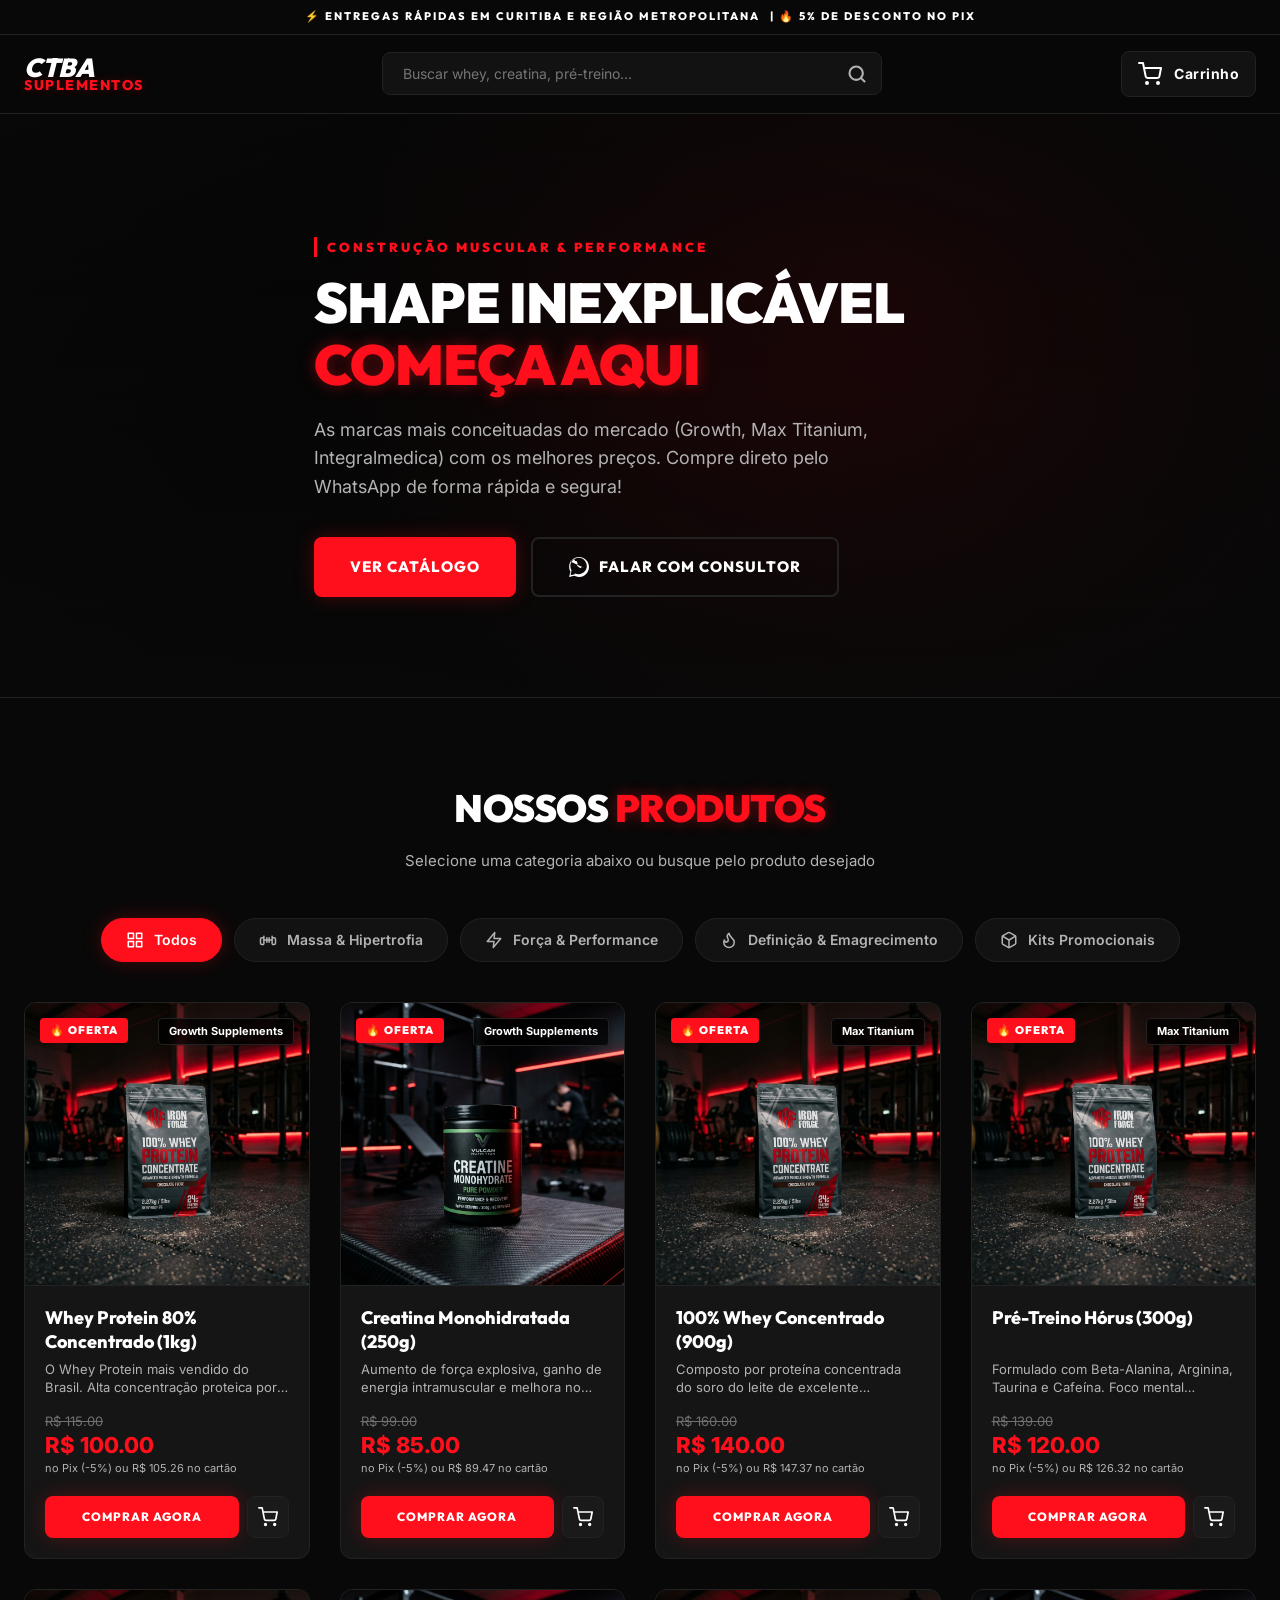
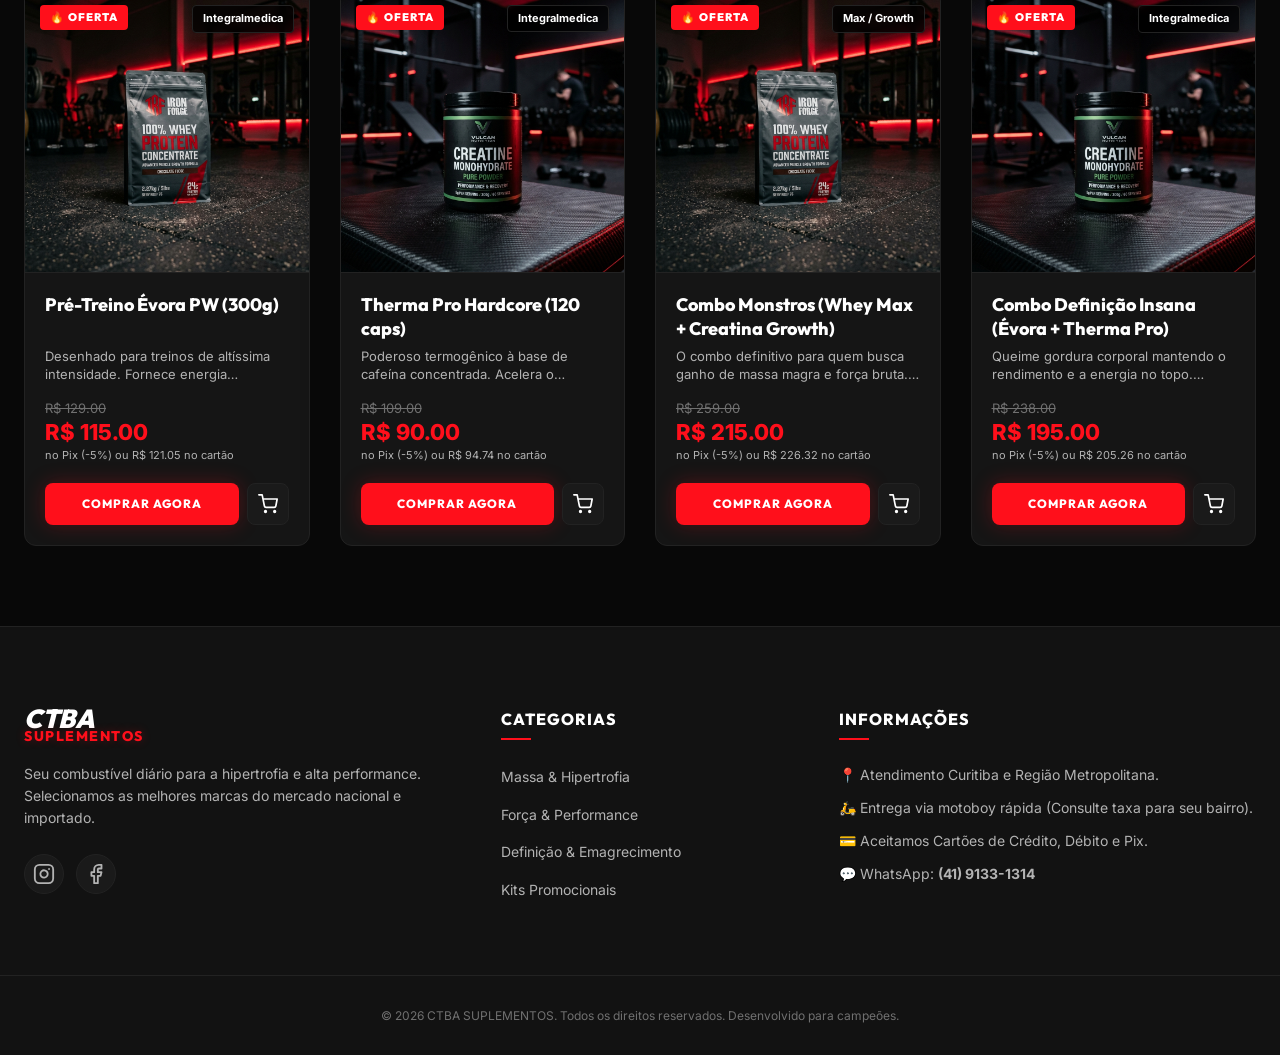
==== index.html @ f72713a2 "feature: alteração na descrição e nome" ====
<!DOCTYPE html>
<!-- teste de deploy -->
<html lang="pt-BR">
<head>
    <meta charset="UTF-8">
    <meta name="viewport" content="width=device-width, initial-scale=1.0">
    <meta name="description" content="Ctbasuplementos - A melhor loja de suplementos de Curitiba e região. Encontre Growth, Max Titanium, Integralmedica e feche seu pedido direto no WhatsApp.">
    <title>Ctbasuplementos | Nutrição & Performance</title>
    <!-- Google Fonts: Outfit (heavy headlines) & Inter (clean reading) -->
    <link rel="preconnect" href="https://fonts.googleapis.com">
    <link rel="preconnect" href="https://fonts.gstatic.com" crossorigin>
    <link href="https://fonts.googleapis.com/css2?family=Inter:wght@300;400;500;600;700&family=Outfit:wght@600;800;900&display=swap" rel="stylesheet">
    <!-- Main Stylesheet -->
    <link rel="stylesheet" href="style.css">
</head>
<body>
    <!-- Top Alert Bar -->
    <div class="top-bar">
        <span>⚡ ENTREGAS RÁPIDAS EM CURITIBA E REGIÃO METROPOLITANA</span>
        <span class="desktop-only">| 🔥 5% DE DESCONTO NO PIX</span>
    </div>

    <!-- Header Section -->
    <header class="main-header">
        <div class="header-container">
            <a href="#" class="logo">
                <span class="logo-ctba">CTBA</span>
                <span class="logo-sups">SUPLEMENTOS</span>
            </a>
            
            <div class="search-container desktop-only">
                <input type="text" id="search-input-desktop" placeholder="Buscar whey, creatina, pré-treino...">
                <button class="search-btn" aria-label="Pesquisar">
                    <svg viewBox="0 0 24 24" width="20" height="20" stroke="currentColor" stroke-width="2.5" fill="none" stroke-linecap="round" stroke-linejoin="round"><circle cx="11" cy="11" r="8"></circle><line x1="21" y1="21" x2="16.65" y2="16.65"></line></svg>
                </button>
            </div>

            <div class="header-actions">
                <button id="cart-toggle-btn" class="cart-btn" aria-label="Abrir carrinho">
                    <span class="cart-icon-wrapper">
                        <svg viewBox="0 0 24 24" width="24" height="24" stroke="currentColor" stroke-width="2" fill="none" stroke-linecap="round" stroke-linejoin="round"><circle cx="9" cy="21" r="1"></circle><circle cx="20" cy="21" r="1"></circle><path d="M1 1h4l2.68 13.39a2 2 0 0 0 2 1.61h9.72a2 2 0 0 0 2-1.61L23 6H6"></path></svg>
                        <span id="cart-badge" class="cart-badge">0</span>
                    </span>
                    <span class="cart-label desktop-only">Carrinho</span>
                </button>
            </div>
        </div>
    </header>

    <!-- Mobile Search Bar (Sticky/Visible on Mobile) -->
    <div class="mobile-search-bar container mobile-only">
        <div class="search-container">
            <input type="text" id="search-input-mobile" placeholder="Buscar whey, creatina, pré-treino...">
            <button class="search-btn" aria-label="Pesquisar">
                <svg viewBox="0 0 24 24" width="20" height="20" stroke="currentColor" stroke-width="2.5" fill="none" stroke-linecap="round" stroke-linejoin="round"><circle cx="11" cy="11" r="8"></circle><line x1="21" y1="21" x2="16.65" y2="16.65"></line></svg>
            </button>
        </div>
    </div>

    <!-- Hero Banner Section -->
    <section class="hero-section">
        <div class="hero-overlay"></div>
        <div class="hero-content container">
            <span class="hero-tag">CONSTRUÇÃO MUSCULAR & PERFORMANCE</span>
            <h1 class="hero-title">SHAPE INEXPLICÁVEL<br><span class="highlight-text">COMEÇA AQUI</span></h1>
            <p class="hero-subtitle">As marcas mais conceituadas do mercado (Growth, Max Titanium, Integralmedica) com os melhores preços. Compre direto pelo WhatsApp de forma rápida e segura!</p>
            <div class="hero-buttons">
                <a href="#catalogo" class="btn btn-primary btn-lg">VER CATÁLOGO</a>
                <a href="https://wa.me/554191331314?text=Ol%C3%A1%2C+gostaria+de+tirar+d%C3%BAvidas+sobre+suplementos%21" target="_blank" class="btn btn-outline btn-lg">
                    <svg viewBox="0 0 24 24" width="20" height="20" fill="currentColor"><path d="M.057 24l1.687-6.163c-1.041-1.804-1.588-3.849-1.587-5.946C.06 5.348 5.397.01 12.008.01c3.202.001 6.212 1.246 8.477 3.514 2.266 2.268 3.507 5.28 3.505 8.484-.004 6.657-5.34 11.997-11.953 11.997-2.005-.001-3.973-.502-5.724-1.457L0 24zm6.59-4.846c1.6.95 3.188 1.449 4.825 1.451 5.436 0 9.86-4.37 9.864-9.799.002-2.63-1.023-5.101-2.885-6.965C16.59 2.01 14.12 1.01 11.5 1.012c-5.443 0-9.869 4.371-9.873 9.802-.001 1.777.476 3.51 1.38 5.061L1.96 22.04l6.27-1.626c-.523-.314.417.252-1.583-.92zm11.19-6.315c-.3-.15-1.77-.875-2.045-.975-.275-.1-.475-.15-.675.15-.2.3-.775.975-.95 1.175-.175.2-.35.225-.65.075-.3-.15-1.265-.467-2.41-1.485-.89-.795-1.49-1.77-1.665-2.07-.175-.3-.02-.46.13-.61.135-.133.3-.35.45-.525.15-.175.2-.3.3-.5.1-.2.05-.375-.025-.525-.075-.15-.675-1.625-.925-2.225-.244-.589-.491-.51-.675-.52-.175-.01-.375-.01-.575-.01-.2 0-.525.075-.8 0-.275-.3-.8-1.725-1.1-2.025s-.6-.225-.9-.075c-.3.15-1.77.875-2.045.975-.275.1-.475.15-.675.15-.2.3-.775.975-.95 1.175-.175.2-.35.225-.65.075z"/></svg>
                    FALAR COM CONSULTOR
                </a>
            </div>
        </div>
    </section>

    <!-- Categories / Filters Section -->
    <section id="catalogo" class="catalog-section container">
        <div class="section-header">
            <h2 class="section-title">NOSSOS <span class="highlight-text">PRODUTOS</span></h2>
            <p class="section-subtitle">Selecione uma categoria abaixo ou busque pelo produto desejado</p>
        </div>

        <div class="category-filters">
            <button class="filter-btn active" data-category="todos">
                <svg viewBox="0 0 24 24" width="18" height="18" stroke="currentColor" stroke-width="2" fill="none" stroke-linecap="round" stroke-linejoin="round"><rect x="3" y="3" width="7" height="7"></rect><rect x="14" y="3" width="7" height="7"></rect><rect x="14" y="14" width="7" height="7"></rect><rect x="3" y="14" width="7" height="7"></rect></svg>
                Todos
            </button>
            <button class="filter-btn" data-category="hipertrofia">
                <svg viewBox="0 0 24 24" width="18" height="18" stroke="currentColor" stroke-width="2" fill="none" stroke-linecap="round" stroke-linejoin="round"><path d="M6 18H4a2 2 0 0 1-2-2v-5a2 2 0 0 1 2-2h2M18 18h2a2 2 0 0 0 2-2v-5a2 2 0 0 0-2-2h-2M6 12h12M6.5 7v10M17.5 7v10M10.5 9v6M13.5 9v6"></path></svg>
                Massa & Hipertrofia
            </button>
            <button class="filter-btn" data-category="performance">
                <svg viewBox="0 0 24 24" width="18" height="18" stroke="currentColor" stroke-width="2" fill="none" stroke-linecap="round" stroke-linejoin="round"><polygon points="13 2 3 14 12 14 11 22 21 10 12 10 13 2"></polygon></svg>
                Força & Performance
            </button>
            <button class="filter-btn" data-category="definicao">
                <svg viewBox="0 0 24 24" width="18" height="18" stroke="currentColor" stroke-width="2" fill="none" stroke-linecap="round" stroke-linejoin="round"><path d="M8.5 14.5A2.5 2.5 0 0 0 11 12c0-1.38-.5-2-1-3-1.072-2.143-.224-4.054 2-6 .5 2.5 2 4.9 4 6.5 2 1.6 3 3.5 3 5.5a7 7 0 1 1-14 0c0-1.153.433-2.294 1-3a2.5 2.5 0 0 0 2.5 3z"></path></svg>
                Definição & Emagrecimento
            </button>
            <button class="filter-btn" data-category="combos">
                <svg viewBox="0 0 24 24" width="18" height="18" stroke="currentColor" stroke-width="2" fill="none" stroke-linecap="round" stroke-linejoin="round"><path d="M21 16V8a2 2 0 0 0-1-1.73l-7-4a2 2 0 0 0-2 0l-7 4A2 2 0 0 0 3 8v8a2 2 0 0 0 1 1.73l7 4a2 2 0 0 0 2 0l7-4A2 2 0 0 0 21 16z"></path><polyline points="3.27 6.96 12 12.01 20.73 6.96"></polyline><line x1="12" y1="22.08" x2="12" y2="12"></line></svg>
                Kits Promocionais
            </button>
        </div>

        <!-- Active Filters Indicator / Search Status -->
        <div id="search-status" class="search-status hidden">
            <span>Resultados para "<strong id="search-query-display"></strong>"</span>
            <button id="clear-search-btn">Limpar Filtro</button>
        </div>

        <!-- Products Grid -->
        <div id="products-grid" class="products-grid">
            <!-- Loading state / products will be loaded via JS -->
            <div class="loading-products">Carregando produtos...</div>
        </div>
    </section>

    <!-- Virtual Cart Drawer (Sidebar) -->
    <div id="cart-drawer" class="cart-drawer">
        <div class="cart-overlay" id="cart-overlay"></div>
        <div class="cart-content">
            <div class="cart-header">
                <h3>Seu Carrinho</h3>
                <button id="cart-close-btn" class="close-btn" aria-label="Fechar carrinho">
                    <svg viewBox="0 0 24 24" width="24" height="24" stroke="currentColor" stroke-width="2.5" fill="none" stroke-linecap="round" stroke-linejoin="round"><line x1="18" y1="6" x2="6" y2="18"></line><line x1="6" y1="6" x2="18" y2="18"></line></svg>
                </button>
            </div>

            <!-- Cart Items Container -->
            <div id="cart-items" class="cart-items">
                <!-- Cart items will be dynamic -->
                <div class="cart-empty-message">
                    <svg viewBox="0 0 24 24" width="48" height="48" stroke="currentColor" stroke-width="1.5" fill="none" stroke-linecap="round" stroke-linejoin="round"><circle cx="9" cy="21" r="1"></circle><circle cx="20" cy="21" r="1"></circle><path d="M1 1h4l2.68 13.39a2 2 0 0 0 2 1.61h9.72a2 2 0 0 0 2-1.61L23 6H6"></path></svg>
                    <p>Seu carrinho está vazio.</p>
                    <a href="#catalogo" class="btn btn-primary btn-sm close-cart-link">Explorar Suplementos</a>
                </div>
            </div>

            <!-- Cart Footer -->
            <div class="cart-footer">
                <div class="cart-summary-row">
                    <span>Subtotal:</span>
                    <span id="cart-subtotal">R$ 0,00</span>
                </div>
                <div class="cart-summary-row promo-discount hidden" id="pix-discount-row">
                    <span class="discount-label">Desconto Pix (-5%):</span>
                    <span class="discount-value" id="cart-discount">- R$ 0,00</span>
                </div>
                <div class="cart-summary-row total-row">
                    <span>Total estimado:</span>
                    <span id="cart-total" class="total-price">R$ 0,00</span>
                </div>
                
                <div class="payment-note">
                    <svg viewBox="0 0 24 24" width="14" height="14" stroke="currentColor" stroke-width="2" fill="none" class="info-icon"><circle cx="12" cy="12" r="10"></circle><line x1="12" y1="16" x2="12" y2="12"></line><line x1="12" y1="8" x2="12.01" y2="8"></line></svg>
                    <span>Finalize o pedido para alinhar frete/retirada e pagamento direto no WhatsApp.</span>
                </div>

                <button id="whatsapp-checkout-btn" class="btn btn-success btn-block" disabled>
                    <svg viewBox="0 0 24 24" width="20" height="20" fill="currentColor"><path d="M.057 24l1.687-6.163c-1.041-1.804-1.588-3.849-1.587-5.946C.06 5.348 5.397.01 12.008.01c3.202.001 6.212 1.246 8.477 3.514 2.266 2.268 3.507 5.28 3.505 8.484-.004 6.657-5.34 11.997-11.953 11.997-2.005-.001-3.973-.502-5.724-1.457L0 24zm6.59-4.846c1.6.95 3.188 1.449 4.825 1.451 5.436 0 9.86-4.37 9.864-9.799.002-2.63-1.023-5.101-2.885-6.965C16.59 2.01 14.12 1.01 11.5 1.012c-5.443 0-9.869 4.371-9.873 9.802-.001 1.777.476 3.51 1.38 5.061L1.96 22.04l6.27-1.626c-.523-.314.417.252-1.583-.92zm11.19-6.315c-.3-.15-1.77-.875-2.045-.975-.275-.1-.475-.15-.675.15-.2.3-.775.975-.95 1.175-.175.2-.35.225-.65.075-.3-.15-1.265-.467-2.41-1.485-.89-.795-1.49-1.77-1.665-2.07-.175-.3-.02-.46.13-.61.135-.133.3-.35.45-.525.15-.175.2-.3.3-.5.1-.2.05-.375-.025-.525-.075-.15-.675-1.625-.925-2.225-.244-.589-.491-.51-.675-.52-.175-.01-.375-.01-.575-.01-.2 0-.525.075-.8 0-.275-.3-.8-1.725-1.1-2.025s-.6-.225-.9-.075c-.3.15-1.77.875-2.045.975-.275.1-.475.15-.675.15-.2.3-.775.975-.95 1.175-.175.2-.35.225-.65.075z"/></svg>
                    FECHAR PEDIDO NO WHATSAPP
                </button>
            </div>
        </div>
    </div>

    <!-- Product Details Modal (Quick View) -->
    <div id="product-modal" class="modal">
        <div class="modal-overlay" id="modal-overlay"></div>
        <div class="modal-content">
            <button id="modal-close-btn" class="close-btn" aria-label="Fechar detalhes">
                <svg viewBox="0 0 24 24" width="24" height="24" stroke="currentColor" stroke-width="2.5" fill="none" stroke-linecap="round" stroke-linejoin="round"><line x1="18" y1="6" x2="6" y2="18"></line><line x1="6" y1="6" x2="18" y2="18"></line></svg>
            </button>
            <div class="modal-body" id="modal-body-content">
                <!-- Will be dynamically filled -->
            </div>
        </div>
    </div>

    <!-- Footer -->
    <footer class="main-footer">
        <div class="container footer-grid">
            <div class="footer-brand">
                <a href="#" class="logo">
                    <span class="logo-ctba">CTBA</span>
                    <span class="logo-sups">SUPLEMENTOS</span>
                </a>
                <p class="footer-desc">Seu combustível diário para a hipertrofia e alta performance. Selecionamos as melhores marcas do mercado nacional e importado.</p>
                <div class="social-links">
                    <a href="#" aria-label="Instagram">
                        <svg viewBox="0 0 24 24" width="22" height="22" stroke="currentColor" stroke-width="2" fill="none" stroke-linecap="round" stroke-linejoin="round"><rect x="2" y="2" width="20" height="20" rx="5" ry="5"></rect><path d="M16 11.37A4 4 0 1 1 12.63 8 4 4 0 0 1 16 11.37z"></path><line x1="17.5" y1="6.5" x2="17.51" y2="6.5"></line></svg>
                    </a>
                    <a href="#" aria-label="Facebook">
                        <svg viewBox="0 0 24 24" width="22" height="22" stroke="currentColor" stroke-width="2" fill="none" stroke-linecap="round" stroke-linejoin="round"><path d="M18 2h-3a5 5 0 0 0-5 5v3H7v4h3v8h4v-8h3l1-4h-4V7a1 1 0 0 1 1-1h3z"></path></svg>
                    </a>
                </div>
            </div>

            <div class="footer-links">
                <h4>Categorias</h4>
                <ul>
                    <li><a href="#catalogo" class="cat-link" data-cat="hipertrofia">Massa & Hipertrofia</a></li>
                    <li><a href="#catalogo" class="cat-link" data-cat="performance">Força & Performance</a></li>
                    <li><a href="#catalogo" class="cat-link" data-cat="definicao">Definição & Emagrecimento</a></li>
                    <li><a href="#catalogo" class="cat-link" data-cat="combos">Kits Promocionais</a></li>
                </ul>
            </div>

            <div class="footer-info">
                <h4>Informações</h4>
                <p>📍 Atendimento Curitiba e Região Metropolitana.</p>
                <p>🛵 Entrega via motoboy rápida (Consulte taxa para seu bairro).</p>
                <p>💳 Aceitamos Cartões de Crédito, Débito e Pix.</p>
                <p>💬 WhatsApp: <strong>(41) 9133-1314</strong></p>
            </div>
        </div>
        <div class="footer-bottom">
            <p>&copy; 2026 CTBA SUPLEMENTOS. Todos os direitos reservados. Desenvolvido para campeões.</p>
        </div>
    </footer>

    <!-- Scripts -->
    <script src="app.js"></script>
</body>
</html>
---- style.css ----
/* ==========================================================================
   CTBA SUPLEMENTOS - Design System (Dark + Hardcore Red Theme)
   ========================================================================== */

:root {
    /* Color Palette */
    --bg-primary: #080808;
    --bg-secondary: #121212;
    --bg-tertiary: #1a1a1a;
    --bg-card: #151515;
    
    --accent-red: #ff0f1b;
    --accent-red-hover: #d1000b;
    --accent-red-rgb: 255, 15, 27;
    --accent-green: #25d366; /* WhatsApp Green */
    --accent-green-hover: #128c7e;
    
    --text-primary: #ffffff;
    --text-secondary: #b3b3b3;
    --text-muted: #707070;
    
    --border-color: #222222;
    --border-glow: rgba(255, 15, 27, 0.2);
    --border-glow-hover: rgba(255, 15, 27, 0.6);
    
    /* Typography */
    --font-headings: 'Outfit', 'Segoe UI Black', 'Impact', 'Arial Black', sans-serif;
    --font-body: 'Inter', 'Segoe UI', -apple-system, sans-serif;
    
    /* Transitions & Shadows */
    --transition-fast: 0.2s cubic-bezier(0.4, 0, 0.2, 1);
    --transition-smooth: 0.3s cubic-bezier(0.4, 0, 0.2, 1);
    --shadow-main: 0 10px 30px rgba(0, 0, 0, 0.7);
    --shadow-glow: 0 0 20px rgba(255, 15, 27, 0.25);
    --shadow-glow-strong: 0 0 35px rgba(255, 15, 27, 0.55);
}

/* ==========================================================================
   Base & Reset
   ========================================================================== */
* {
    margin: 0;
    padding: 0;
    box-sizing: border-box;
    scroll-behavior: smooth;
}

body {
    background-color: var(--bg-primary);
    color: var(--text-primary);
    font-family: var(--font-body);
    line-height: 1.6;
    overflow-x: hidden;
}

a {
    color: inherit;
    text-decoration: none;
    transition: var(--transition-fast);
}

button, input {
    font-family: inherit;
}

button {
    cursor: pointer;
    border: none;
    background: none;
    transition: var(--transition-fast);
}

.container {
    width: 100%;
    max-width: 1280px;
    margin: 0 auto;
    padding: 0 24px;
}

.highlight-text {
    color: var(--accent-red);
    text-shadow: 0 0 15px rgba(255, 15, 27, 0.4);
}

.hidden {
    display: none !important;
}

/* Scrollbar customization */
::-webkit-scrollbar {
    width: 8px;
}
::-webkit-scrollbar-track {
    background: var(--bg-primary);
}
::-webkit-scrollbar-thumb {
    background: var(--bg-tertiary);
    border-radius: 4px;
    border: 2px solid var(--bg-primary);
}
::-webkit-scrollbar-thumb:hover {
    background: var(--accent-red);
}

/* ==========================================================================
   Helper Utilities
   ========================================================================== */
.desktop-only {
    display: flex;
}
.mobile-only {
    display: none;
}

@media (max-width: 768px) {
    .desktop-only {
        display: none !important;
    }
    .mobile-only {
        display: block !important;
    }
}

/* ==========================================================================
   Top Alert Bar
   ========================================================================== */
.top-bar {
    background-color: var(--bg-primary);
    color: #fff;
    font-family: var(--font-headings);
    font-size: 11px;
    font-weight: 800;
    letter-spacing: 2px;
    text-align: center;
    padding: 8px 12px;
    border-bottom: 1px solid var(--border-color);
    display: flex;
    justify-content: center;
    align-items: center;
    gap: 10px;
}
.top-bar span {
    animation: pulseGlow 2s infinite alternate;
}

@keyframes pulseGlow {
    0% { opacity: 0.8; }
    100% { opacity: 1; text-shadow: 0 0 8px rgba(255, 15, 27, 0.5); }
}

/* ==========================================================================
   Header Section
   ========================================================================== */
.main-header {
    background-color: rgba(8, 8, 8, 0.9);
    backdrop-filter: blur(12px);
    border-bottom: 1px solid var(--border-color);
    position: sticky;
    top: 0;
    z-index: 100;
    transition: var(--transition-fast);
}

.header-container {
    max-width: 1280px;
    margin: 0 auto;
    padding: 16px 24px;
    display: flex;
    justify-content: space-between;
    align-items: center;
    gap: 20px;
}

/* Logo Design */
.logo {
    display: flex;
    flex-direction: column;
    line-height: 0.9;
    font-family: var(--font-headings);
}
.logo-ctba {
    font-size: 26px;
    font-weight: 900;
    font-style: italic;
    color: var(--text-primary);
    letter-spacing: -0.5px;
}
.logo-sups {
    font-size: 14px;
    font-weight: 800;
    color: var(--accent-red);
    letter-spacing: 1.5px;
    text-shadow: 0 0 10px rgba(255, 15, 27, 0.3);
}

/* Search Containers */
.search-container {
    position: relative;
    flex: 1;
    max-width: 500px;
    display: flex;
    align-items: center;
}

.search-container input {
    width: 100%;
    background-color: var(--bg-secondary);
    border: 1px solid var(--border-color);
    color: var(--text-primary);
    padding: 12px 50px 12px 20px;
    border-radius: 8px;
    font-size: 14px;
    outline: none;
    transition: var(--transition-fast);
}

.search-container input:focus {
    border-color: var(--accent-red);
    box-shadow: 0 0 15px rgba(255, 15, 27, 0.15);
}

.search-btn {
    position: absolute;
    right: 15px;
    color: var(--text-secondary);
    display: flex;
    align-items: center;
    justify-content: center;
}

.search-container input:focus + .search-btn {
    color: var(--accent-red);
}

/* Header Actions */
.cart-btn {
    background-color: var(--bg-secondary);
    border: 1px solid var(--border-color);
    color: var(--text-primary);
    padding: 10px 16px;
    border-radius: 8px;
    display: flex;
    align-items: center;
    gap: 12px;
    position: relative;
}

.cart-btn:hover {
    border-color: var(--accent-red);
    box-shadow: var(--shadow-glow);
}

.cart-icon-wrapper {
    position: relative;
    display: inline-flex;
}

.cart-badge {
    background-color: var(--accent-red);
    color: #fff;
    font-family: var(--font-headings);
    font-size: 10px;
    font-weight: 900;
    min-width: 18px;
    height: 18px;
    padding: 0 4px;
    border-radius: 50%;
    display: flex;
    justify-content: center;
    align-items: center;
    position: absolute;
    top: -8px;
    right: -10px;
    border: 2px solid var(--bg-secondary);
    animation: badgePop 0.3s cubic-bezier(0.175, 0.885, 0.32, 1.275);
}

.cart-label {
    font-size: 14px;
    font-weight: 700;
    letter-spacing: 0.5px;
}

@keyframes badgePop {
    0% { transform: scale(0); }
    100% { transform: scale(1); }
}

/* Mobile Search Bar */
.mobile-search-bar {
    padding: 12px 24px;
    border-bottom: 1px solid var(--border-color);
}
.mobile-search-bar .search-container {
    max-width: 100%;
}

/* ==========================================================================
   Hero Section
   ========================================================================== */
.hero-section {
    position: relative;
    padding: 120px 0 100px 0;
    background: radial-gradient(circle at 70% 30%, rgba(255, 15, 27, 0.15) 0%, rgba(8, 8, 8, 0) 60%),
                linear-gradient(rgba(0,0,0,0.6), rgba(8, 8, 8, 1)),
                url('https://images.unsplash.com/photo-1517838277536-f5f99be501cd?q=80&w=1920&auto=format&fit=crop');
    background-size: cover;
    background-position: center;
    border-bottom: 1px solid var(--border-color);
    display: flex;
    align-items: center;
    overflow: hidden;
}

.hero-overlay {
    position: absolute;
    top: 0;
    left: 0;
    width: 100%;
    height: 100%;
    background: radial-gradient(ellipse at center, rgba(0, 0, 0, 0.2) 0%, rgba(8, 8, 8, 0.95) 100%);
    pointer-events: none;
}

.hero-content {
    position: relative;
    z-index: 2;
    max-width: 700px;
}

.hero-tag {
    color: var(--accent-red);
    font-family: var(--font-headings);
    font-weight: 900;
    letter-spacing: 3px;
    font-size: 13px;
    text-transform: uppercase;
    display: inline-block;
    margin-bottom: 15px;
    border-left: 3px solid var(--accent-red);
    padding-left: 10px;
}

.hero-title {
    font-family: var(--font-headings);
    font-size: 56px;
    font-weight: 900;
    line-height: 1.1;
    letter-spacing: -1px;
    margin-bottom: 20px;
}

.hero-subtitle {
    font-size: 18px;
    color: var(--text-secondary);
    margin-bottom: 35px;
    max-width: 600px;
}

.hero-buttons {
    display: flex;
    flex-wrap: wrap;
    gap: 15px;
}

/* ==========================================================================
   Buttons
   ========================================================================== */
.btn {
    display: inline-flex;
    align-items: center;
    justify-content: center;
    font-family: var(--font-headings);
    font-weight: 800;
    letter-spacing: 1px;
    border-radius: 8px;
    transition: var(--transition-smooth);
    padding: 12px 28px;
    font-size: 14px;
    text-transform: uppercase;
    gap: 10px;
}

.btn-lg {
    padding: 16px 36px;
    font-size: 15px;
}

.btn-sm {
    padding: 8px 18px;
    font-size: 12px;
}

.btn-primary {
    background-color: var(--accent-red);
    color: #fff;
    box-shadow: var(--shadow-glow);
}

.btn-primary:hover {
    background-color: var(--accent-red-hover);
    box-shadow: var(--shadow-glow-strong);
    transform: translateY(-2px);
}

.btn-outline {
    background-color: transparent;
    color: var(--text-primary);
    border: 2px solid var(--border-color);
}

.btn-outline:hover {
    border-color: var(--text-primary);
    transform: translateY(-2px);
}

.btn-success {
    background-color: var(--accent-green);
    color: #fff;
    box-shadow: 0 5px 15px rgba(37, 211, 102, 0.3);
}

.btn-success:hover {
    background-color: var(--accent-green-hover);
    box-shadow: 0 5px 25px rgba(37, 211, 102, 0.5);
    transform: translateY(-2px);
}

.btn-block {
    width: 100%;
}

.btn:disabled {
    background-color: var(--bg-tertiary) !important;
    color: var(--text-muted) !important;
    cursor: not-allowed;
    transform: none !important;
    box-shadow: none !important;
    border-color: var(--border-color) !important;
}

/* ==========================================================================
   Catalog & Filters Section
   ========================================================================== */
.catalog-section {
    padding: 80px 24px;
}

.section-header {
    text-align: center;
    margin-bottom: 45px;
}

.section-title {
    font-family: var(--font-headings);
    font-size: 38px;
    font-weight: 900;
    letter-spacing: -0.5px;
    margin-bottom: 10px;
}

.section-subtitle {
    color: var(--text-secondary);
    font-size: 15px;
}

/* Filters List */
.category-filters {
    display: flex;
    justify-content: center;
    flex-wrap: wrap;
    gap: 12px;
    margin-bottom: 40px;
}

.filter-btn {
    background-color: var(--bg-secondary);
    color: var(--text-secondary);
    border: 1px solid var(--border-color);
    padding: 12px 24px;
    border-radius: 30px;
    font-size: 14px;
    font-weight: 600;
    display: flex;
    align-items: center;
    gap: 10px;
    transition: var(--transition-fast);
}

.filter-btn:hover {
    color: var(--text-primary);
    border-color: var(--text-secondary);
    background-color: var(--bg-tertiary);
}

.filter-btn.active {
    background-color: var(--accent-red);
    color: #fff;
    border-color: var(--accent-red);
    box-shadow: var(--shadow-glow);
}

/* Active Search Status Indicator */
.search-status {
    display: flex;
    justify-content: space-between;
    align-items: center;
    background-color: var(--bg-secondary);
    border: 1px solid var(--border-color);
    padding: 12px 20px;
    border-radius: 8px;
    margin-bottom: 30px;
    font-size: 14px;
}
.search-status button {
    color: var(--accent-red);
    font-weight: 700;
}
.search-status button:hover {
    text-decoration: underline;
}

/* ==========================================================================
   Products Grid & Cards
   ========================================================================== */
.products-grid {
    display: grid;
    grid-template-columns: repeat(auto-fill, minmax(280px, 1fr));
    gap: 30px;
    min-height: 300px;
}

.loading-products {
    grid-column: 1 / -1;
    text-align: center;
    padding: 60px 0;
    color: var(--text-secondary);
    font-size: 16px;
    display: flex;
    flex-direction: column;
    align-items: center;
    gap: 15px;
}

/* Card Design */
.product-card {
    background-color: var(--bg-card);
    border: 1px solid var(--border-color);
    border-radius: 12px;
    overflow: hidden;
    display: flex;
    flex-direction: column;
    transition: var(--transition-smooth);
    position: relative;
}

.product-card:hover {
    transform: translateY(-8px);
    border-color: var(--accent-red);
    box-shadow: var(--shadow-glow);
}

.product-badge {
    position: absolute;
    top: 15px;
    left: 15px;
    background-color: var(--accent-red);
    color: #fff;
    font-family: var(--font-headings);
    font-size: 11px;
    font-weight: 900;
    letter-spacing: 1px;
    padding: 4px 10px;
    border-radius: 4px;
    z-index: 10;
}

.product-brand {
    position: absolute;
    top: 15px;
    right: 15px;
    background-color: rgba(0, 0, 0, 0.7);
    backdrop-filter: blur(4px);
    border: 1px solid var(--border-color);
    color: var(--text-primary);
    font-size: 11px;
    font-weight: 700;
    padding: 4px 10px;
    border-radius: 4px;
    z-index: 10;
}

/* Card Image Area */
.product-image-container {
    width: 100%;
    aspect-ratio: 1;
    overflow: hidden;
    position: relative;
    background-color: #0b0b0b;
    border-bottom: 1px solid var(--border-color);
}

.product-image-container img {
    width: 100%;
    height: 100%;
    object-fit: cover;
    transition: transform 0.5s cubic-bezier(0.4, 0, 0.2, 1);
}

.product-card:hover .product-image-container img {
    transform: scale(1.06);
}

/* Card Body Content */
.product-details {
    padding: 20px;
    display: flex;
    flex-direction: column;
    flex: 1;
}

.product-title {
    font-family: var(--font-headings);
    font-size: 18px;
    font-weight: 800;
    line-height: 1.3;
    margin-bottom: 8px;
    color: var(--text-primary);
    display: -webkit-box;
    -webkit-line-clamp: 2;
    -webkit-box-orient: vertical;
    overflow: hidden;
    height: 46px; /* consistent title sizing */
}

.product-description {
    font-size: 13px;
    color: var(--text-secondary);
    margin-bottom: 15px;
    line-height: 1.4;
    display: -webkit-box;
    -webkit-line-clamp: 2;
    -webkit-box-orient: vertical;
    overflow: hidden;
    height: 36px;
}

/* Prices */
.product-price-box {
    margin-top: auto;
    margin-bottom: 18px;
    display: flex;
    flex-direction: column;
}

.old-price {
    font-size: 13px;
    color: var(--text-muted);
    text-decoration: line-through;
    margin-bottom: 2px;
}

.current-price {
    font-size: 22px;
    font-weight: 800;
    color: var(--accent-red);
    line-height: 1;
}

.pix-note {
    font-size: 11px;
    color: var(--text-secondary);
    margin-top: 4px;
}

/* Card CTA Buttons */
.product-actions {
    display: grid;
    grid-template-columns: 1fr auto;
    gap: 8px;
}

.product-actions .btn-primary {
    font-size: 12px;
    padding: 10px 14px;
}

.product-actions .btn-add-cart {
    background-color: var(--bg-tertiary);
    border: 1px solid var(--border-color);
    color: var(--text-primary);
    width: 42px;
    height: 42px;
    border-radius: 8px;
    display: flex;
    justify-content: center;
    align-items: center;
}

.product-actions .btn-add-cart:hover {
    border-color: var(--accent-red);
    color: var(--accent-red);
    background-color: rgba(255, 15, 27, 0.05);
}

/* ==========================================================================
   Virtual Cart Drawer
   ========================================================================== */
.cart-drawer {
    position: fixed;
    top: 0;
    right: 0;
    width: 100%;
    height: 100%;
    z-index: 1000;
    visibility: hidden;
    transition: visibility var(--transition-smooth);
}

.cart-drawer.active {
    visibility: visible;
}

.cart-overlay {
    position: absolute;
    top: 0;
    left: 0;
    width: 100%;
    height: 100%;
    background-color: rgba(0, 0, 0, 0.75);
    backdrop-filter: blur(6px);
    opacity: 0;
    transition: opacity var(--transition-smooth);
}

.cart-drawer.active .cart-overlay {
    opacity: 1;
}

.cart-content {
    position: absolute;
    top: 0;
    right: -450px;
    width: 100%;
    max-width: 450px;
    height: 100%;
    background-color: var(--bg-secondary);
    border-left: 1px solid var(--border-color);
    box-shadow: -10px 0 40px rgba(0, 0, 0, 0.8);
    display: flex;
    flex-direction: column;
    transition: right var(--transition-smooth);
}

.cart-drawer.active .cart-content {
    right: 0;
}

/* Cart Header */
.cart-header {
    padding: 24px;
    border-bottom: 1px solid var(--border-color);
    display: flex;
    justify-content: space-between;
    align-items: center;
}

.cart-header h3 {
    font-family: var(--font-headings);
    font-size: 20px;
    font-weight: 800;
}

.close-btn {
    color: var(--text-secondary);
    padding: 4px;
    border-radius: 50%;
    display: flex;
    align-items: center;
    justify-content: center;
}

.close-btn:hover {
    color: var(--accent-red);
    background-color: var(--bg-tertiary);
}

/* Cart Items Container */
.cart-items {
    flex: 1;
    overflow-y: auto;
    padding: 24px;
    display: flex;
    flex-direction: column;
    gap: 20px;
}

.cart-empty-message {
    text-align: center;
    margin: auto 0;
    color: var(--text-secondary);
    display: flex;
    flex-direction: column;
    align-items: center;
    gap: 15px;
}
.cart-empty-message p {
    font-size: 14px;
}

/* Cart Item Card */
.cart-item {
    display: flex;
    gap: 16px;
    border-bottom: 1px solid var(--border-color);
    padding-bottom: 20px;
}

.cart-item-img {
    width: 70px;
    height: 70px;
    border-radius: 8px;
    border: 1px solid var(--border-color);
    overflow: hidden;
    background-color: var(--bg-primary);
}

.cart-item-img img {
    width: 100%;
    height: 100%;
    object-fit: cover;
}

.cart-item-info {
    flex: 1;
    display: flex;
    flex-direction: column;
}

.cart-item-title {
    font-family: var(--font-headings);
    font-size: 14px;
    font-weight: 700;
    color: var(--text-primary);
    margin-bottom: 4px;
    line-height: 1.3;
}

.cart-item-brand {
    font-size: 11px;
    color: var(--text-muted);
    margin-bottom: 6px;
}

.cart-item-price {
    font-size: 16px;
    font-weight: 700;
    color: var(--accent-red);
}

.cart-item-actions {
    display: flex;
    justify-content: space-between;
    align-items: center;
    margin-top: 10px;
}

/* Quantity controls */
.quantity-control {
    display: flex;
    align-items: center;
    border: 1px solid var(--border-color);
    background-color: var(--bg-tertiary);
    border-radius: 6px;
    overflow: hidden;
}

.qty-btn {
    color: var(--text-primary);
    width: 28px;
    height: 28px;
    display: flex;
    align-items: center;
    justify-content: center;
    font-weight: 700;
}

.qty-btn:hover {
    background-color: var(--bg-card);
    color: var(--accent-red);
}

.qty-value {
    font-size: 13px;
    font-weight: 700;
    width: 32px;
    text-align: center;
}

.btn-remove-item {
    color: var(--text-muted);
    font-size: 12px;
    font-weight: 600;
    display: flex;
    align-items: center;
    gap: 4px;
}
.btn-remove-item:hover {
    color: var(--accent-red);
}

/* Cart Footer */
.cart-footer {
    padding: 24px;
    background-color: var(--bg-tertiary);
    border-top: 1px solid var(--border-color);
}

.cart-summary-row {
    display: flex;
    justify-content: space-between;
    margin-bottom: 12px;
    font-size: 14px;
    color: var(--text-secondary);
}

.total-row {
    margin-top: 16px;
    padding-top: 16px;
    border-top: 1px solid var(--border-color);
    font-family: var(--font-headings);
    font-size: 18px;
    font-weight: 800;
    color: var(--text-primary);
}

.total-price {
    color: var(--accent-red);
    font-size: 24px;
}

.promo-discount {
    color: var(--accent-green);
}

.payment-note {
    display: flex;
    gap: 8px;
    font-size: 12px;
    color: var(--text-secondary);
    margin-top: 16px;
    margin-bottom: 20px;
    line-height: 1.4;
}

.info-icon {
    flex-shrink: 0;
    margin-top: 2px;
}

/* ==========================================================================
   Product Modal Quick View
   ========================================================================== */
.modal {
    position: fixed;
    top: 0;
    left: 0;
    width: 100%;
    height: 100%;
    z-index: 1100;
    display: flex;
    justify-content: center;
    align-items: center;
    visibility: hidden;
    transition: visibility var(--transition-fast);
}

.modal.active {
    visibility: visible;
}

.modal-overlay {
    position: absolute;
    width: 100%;
    height: 100%;
    background-color: rgba(0, 0, 0, 0.85);
    backdrop-filter: blur(8px);
    opacity: 0;
    transition: opacity var(--transition-fast);
}

.modal.active .modal-overlay {
    opacity: 1;
}

.modal-content {
    background-color: var(--bg-secondary);
    border: 1px solid var(--border-color);
    width: 90%;
    max-width: 800px;
    border-radius: 16px;
    overflow: hidden;
    position: relative;
    z-index: 10;
    transform: scale(0.9);
    transition: transform var(--transition-smooth);
    max-height: 90vh;
    overflow-y: auto;
}

.modal.active .modal-content {
    transform: scale(1);
    box-shadow: var(--shadow-glow-strong);
}

.modal-content .close-btn {
    position: absolute;
    top: 15px;
    right: 15px;
    z-index: 20;
}

.modal-body {
    padding: 40px;
}

/* Modal Layout Grid */
.modal-grid {
    display: grid;
    grid-template-columns: 1fr 1.2fr;
    gap: 32px;
}

@media (max-width: 768px) {
    .modal-grid {
        grid-template-columns: 1fr;
        gap: 20px;
    }
    .modal-body {
        padding: 24px;
    }
}

.modal-img-container {
    border-radius: 8px;
    border: 1px solid var(--border-color);
    overflow: hidden;
    background-color: var(--bg-primary);
    aspect-ratio: 1;
}

.modal-img-container img {
    width: 100%;
    height: 100%;
    object-fit: cover;
}

.modal-info {
    display: flex;
    flex-direction: column;
}

.modal-brand {
    color: var(--accent-red);
    font-family: var(--font-headings);
    font-weight: 800;
    letter-spacing: 1px;
    font-size: 13px;
    margin-bottom: 8px;
    text-transform: uppercase;
}

.modal-title {
    font-family: var(--font-headings);
    font-size: 28px;
    font-weight: 900;
    line-height: 1.2;
    margin-bottom: 12px;
}

.modal-benefit-badge {
    align-self: flex-start;
    background-color: var(--bg-tertiary);
    border: 1px solid var(--border-color);
    padding: 6px 12px;
    border-radius: 4px;
    font-size: 12px;
    font-weight: 600;
    margin-bottom: 16px;
}

.modal-desc {
    color: var(--text-secondary);
    font-size: 14px;
    margin-bottom: 24px;
    line-height: 1.6;
}

.modal-details-table {
    border: 1px solid var(--border-color);
    border-radius: 6px;
    overflow: hidden;
    margin-bottom: 24px;
    font-size: 13px;
}

.table-row {
    display: grid;
    grid-template-columns: 1fr 1fr;
    border-bottom: 1px solid var(--border-color);
}
.table-row:last-child {
    border-bottom: none;
}

.table-row span {
    padding: 10px 14px;
}

.table-row span:first-child {
    background-color: var(--bg-tertiary);
    color: var(--text-secondary);
    font-weight: 600;
}

.modal-price-box {
    display: flex;
    justify-content: space-between;
    align-items: center;
    border-top: 1px solid var(--border-color);
    padding-top: 20px;
    margin-top: auto;
    margin-bottom: 24px;
}

.modal-price-box .current-price {
    font-size: 32px;
}

/* ==========================================================================
   Footer Section
   ========================================================================== */
.main-footer {
    background-color: var(--bg-secondary);
    border-top: 1px solid var(--border-color);
    padding: 80px 0 0 0;
}

.footer-grid {
    display: grid;
    grid-template-columns: 1.5fr 1fr 1.5fr;
    gap: 60px;
    margin-bottom: 60px;
}

@media (max-width: 992px) {
    .footer-grid {
        grid-template-columns: 1fr 1fr;
        gap: 40px;
    }
}
@media (max-width: 576px) {
    .footer-grid {
        grid-template-columns: 1fr;
        gap: 30px;
    }
}

.footer-brand .logo {
    margin-bottom: 20px;
}

.footer-desc {
    color: var(--text-secondary);
    font-size: 14px;
    margin-bottom: 24px;
    line-height: 1.6;
}

.social-links {
    display: flex;
    gap: 12px;
}

.social-links a {
    width: 40px;
    height: 40px;
    border-radius: 50%;
    background-color: var(--bg-tertiary);
    border: 1px solid var(--border-color);
    display: flex;
    justify-content: center;
    align-items: center;
    color: var(--text-secondary);
}

.social-links a:hover {
    color: #fff;
    border-color: var(--accent-red);
    background-color: var(--accent-red);
    box-shadow: var(--shadow-glow);
}

.footer-links h4, .footer-info h4 {
    font-family: var(--font-headings);
    font-size: 16px;
    font-weight: 800;
    text-transform: uppercase;
    letter-spacing: 1px;
    margin-bottom: 24px;
    position: relative;
    padding-bottom: 8px;
}

.footer-links h4::after, .footer-info h4::after {
    content: '';
    position: absolute;
    left: 0;
    bottom: 0;
    width: 30px;
    height: 2px;
    background-color: var(--accent-red);
}

.footer-links ul {
    list-style: none;
}

.footer-links ul li {
    margin-bottom: 12px;
}

.footer-links ul li a {
    color: var(--text-secondary);
    font-size: 14px;
}

.footer-links ul li a:hover {
    color: var(--accent-red);
    padding-left: 5px;
}

.footer-info p {
    color: var(--text-secondary);
    font-size: 14px;
    margin-bottom: 12px;
    line-height: 1.5;
}

.footer-bottom {
    border-top: 1px solid var(--border-color);
    padding: 30px 24px;
    text-align: center;
    font-size: 12px;
    color: var(--text-muted);
}
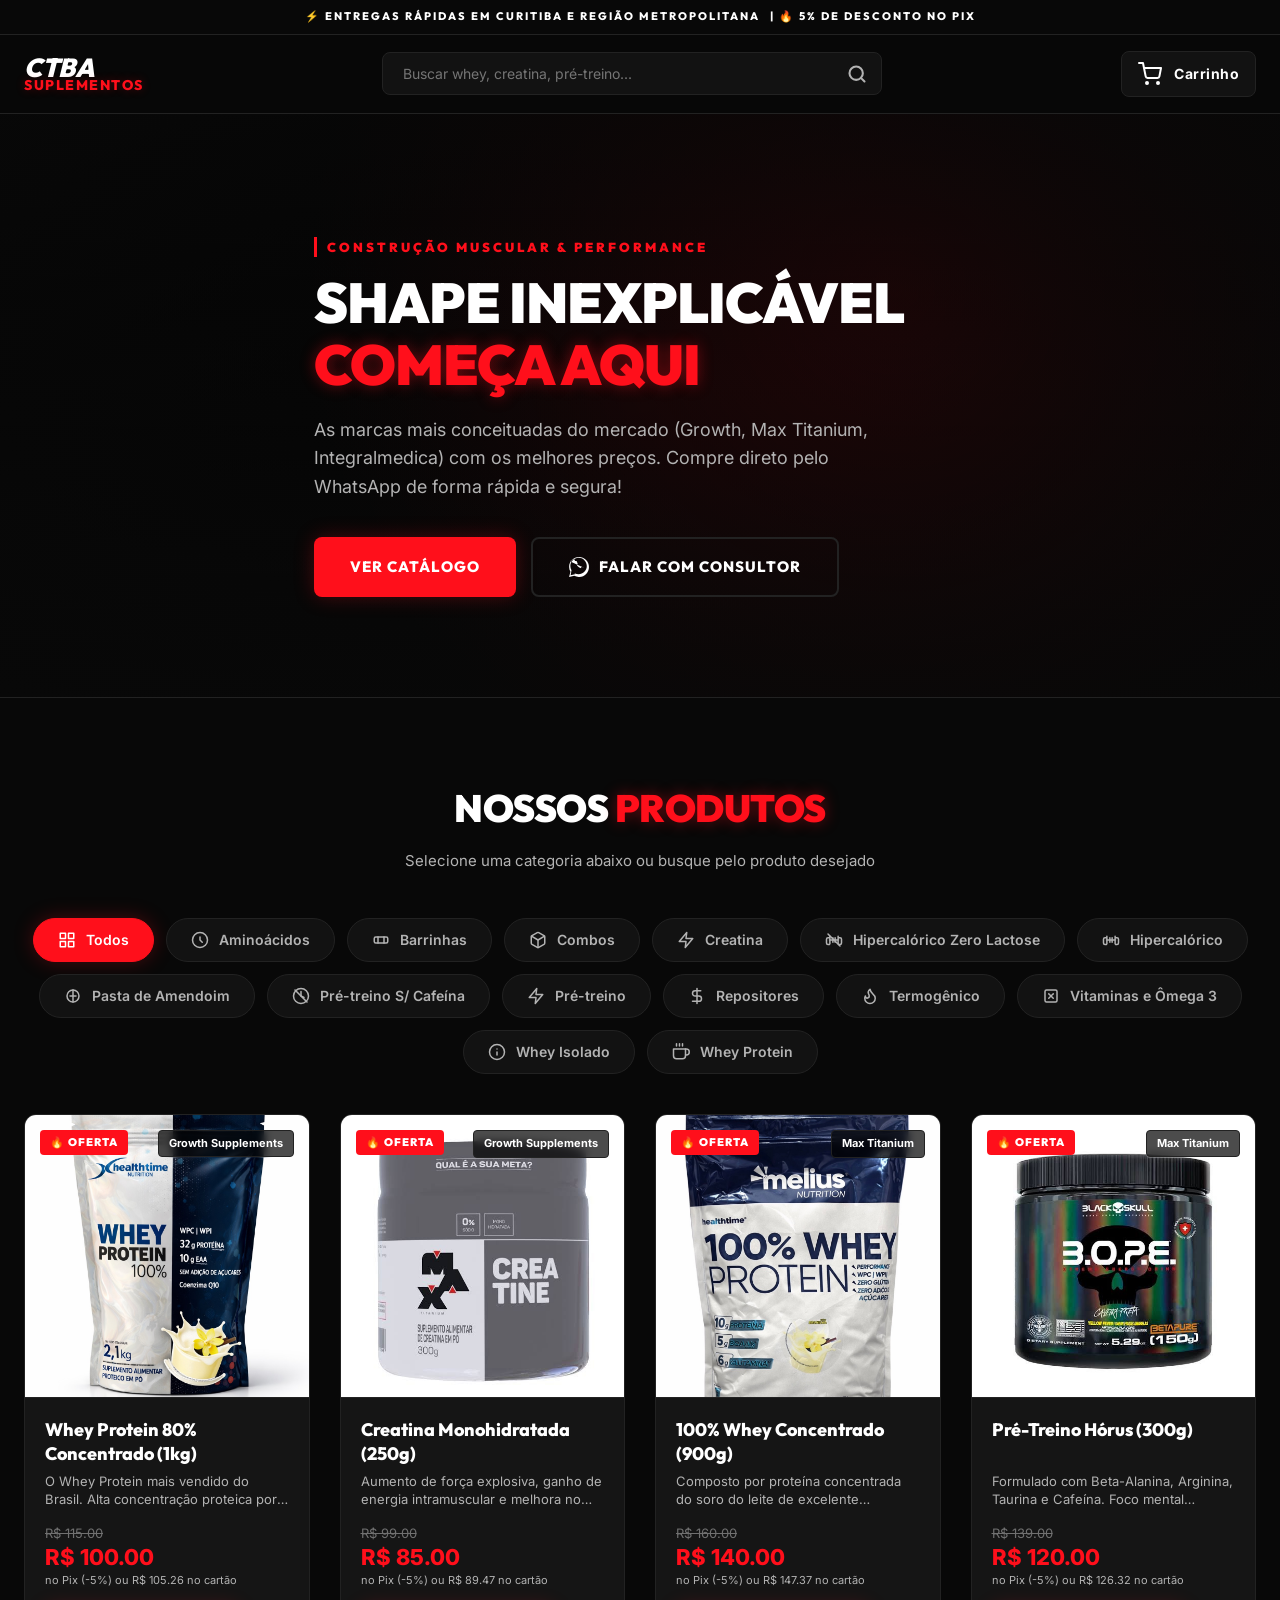
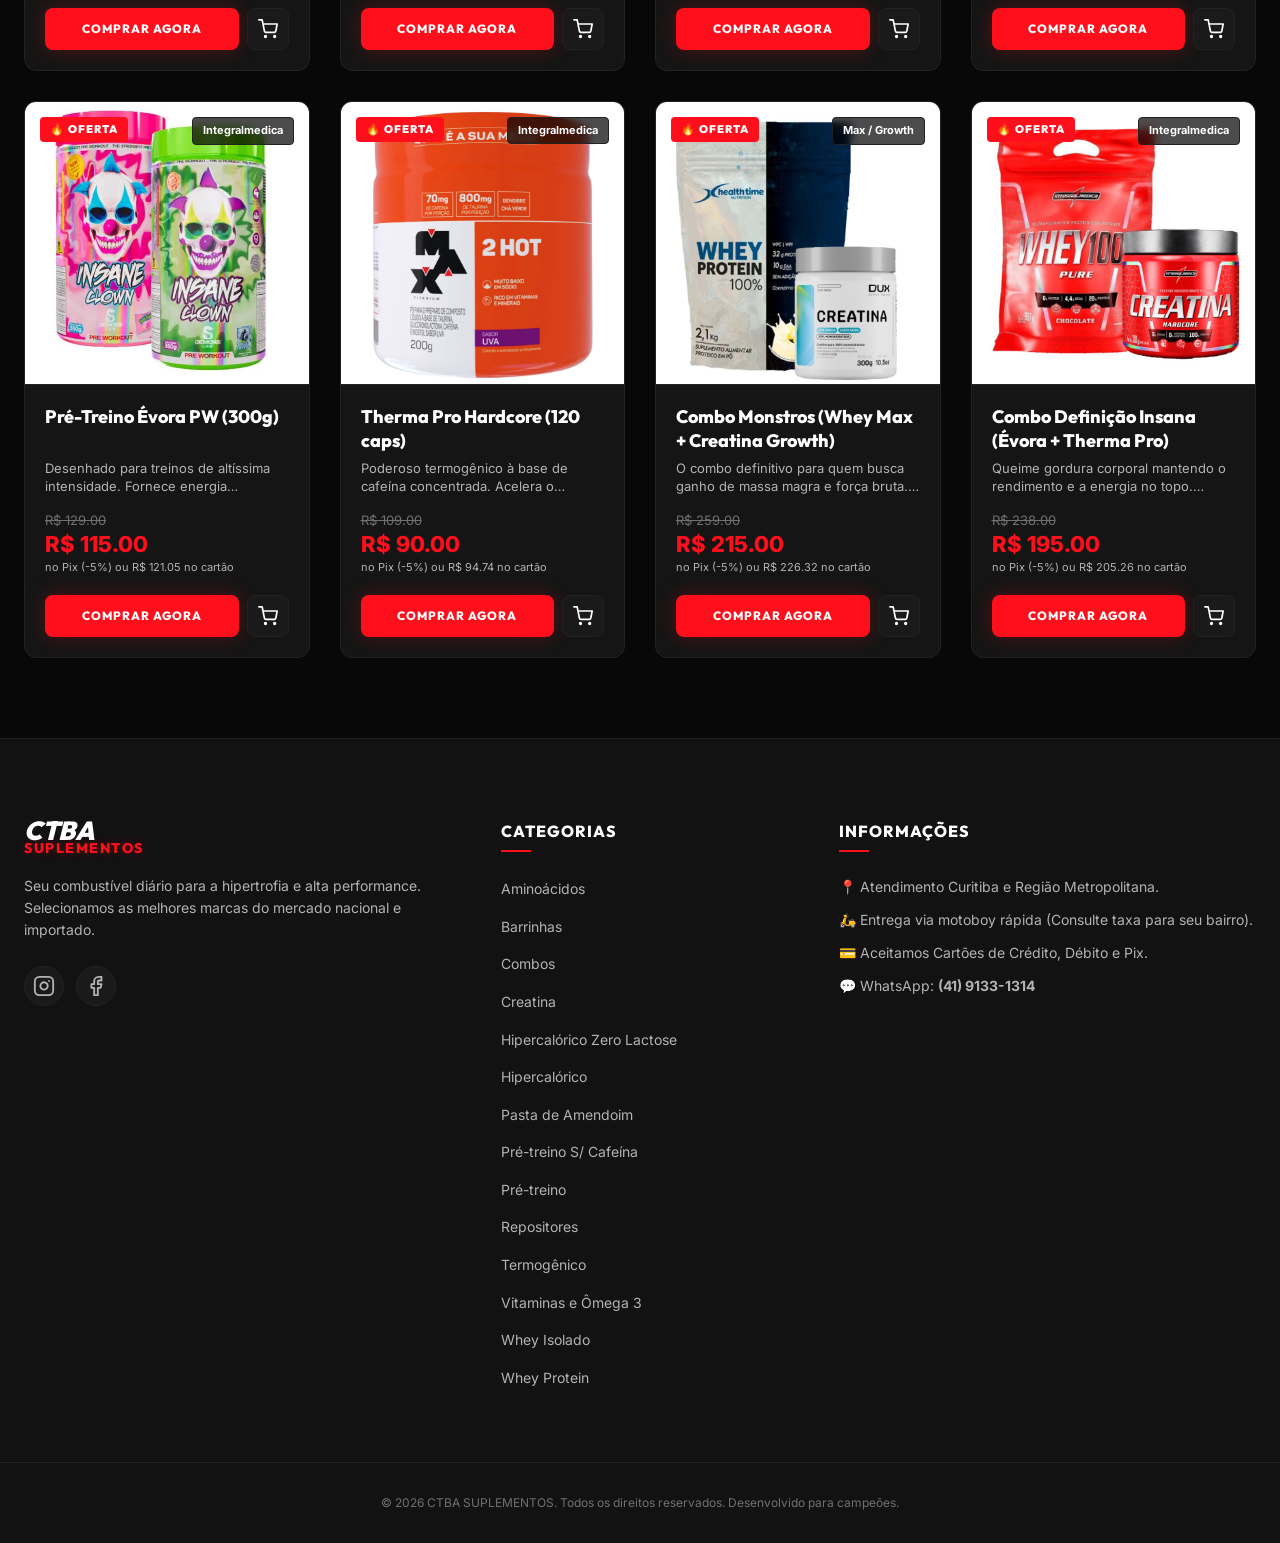
==== commit 336668e2: "Inclusão de categorias" ====
--- a/index.html
+++ b/index.html
@@ -1,11 +1,10 @@
 <!DOCTYPE html>
-<!-- teste de deploy -->
 <html lang="pt-BR">
 <head>
     <meta charset="UTF-8">
     <meta name="viewport" content="width=device-width, initial-scale=1.0">
-    <meta name="description" content="Ctbasuplementos - A melhor loja de suplementos de Curitiba e região. Encontre Growth, Max Titanium, Integralmedica e feche seu pedido direto no WhatsApp.">
-    <title>Ctbasuplementos | Nutrição & Performance</title>
+    <meta name="description" content="CTBA SUPLEMENTOS - A melhor loja de suplementos de Curitiba. Encontre Growth, Max Titanium, Integralmedica e feche seu pedido direto no WhatsApp.">
+    <title>CTBA SUPLEMENTOS | Nutrition & Performance</title>
     <!-- Google Fonts: Outfit (heavy headlines) & Inter (clean reading) -->
     <link rel="preconnect" href="https://fonts.googleapis.com">
     <link rel="preconnect" href="https://fonts.gstatic.com" crossorigin>
@@ -86,21 +85,61 @@
                 <svg viewBox="0 0 24 24" width="18" height="18" stroke="currentColor" stroke-width="2" fill="none" stroke-linecap="round" stroke-linejoin="round"><rect x="3" y="3" width="7" height="7"></rect><rect x="14" y="3" width="7" height="7"></rect><rect x="14" y="14" width="7" height="7"></rect><rect x="3" y="14" width="7" height="7"></rect></svg>
                 Todos
             </button>
-            <button class="filter-btn" data-category="hipertrofia">
-                <svg viewBox="0 0 24 24" width="18" height="18" stroke="currentColor" stroke-width="2" fill="none" stroke-linecap="round" stroke-linejoin="round"><path d="M6 18H4a2 2 0 0 1-2-2v-5a2 2 0 0 1 2-2h2M18 18h2a2 2 0 0 0 2-2v-5a2 2 0 0 0-2-2h-2M6 12h12M6.5 7v10M17.5 7v10M10.5 9v6M13.5 9v6"></path></svg>
-                Massa & Hipertrofia
-            </button>
-            <button class="filter-btn" data-category="performance">
-                <svg viewBox="0 0 24 24" width="18" height="18" stroke="currentColor" stroke-width="2" fill="none" stroke-linecap="round" stroke-linejoin="round"><polygon points="13 2 3 14 12 14 11 22 21 10 12 10 13 2"></polygon></svg>
-                Força & Performance
-            </button>
-            <button class="filter-btn" data-category="definicao">
-                <svg viewBox="0 0 24 24" width="18" height="18" stroke="currentColor" stroke-width="2" fill="none" stroke-linecap="round" stroke-linejoin="round"><path d="M8.5 14.5A2.5 2.5 0 0 0 11 12c0-1.38-.5-2-1-3-1.072-2.143-.224-4.054 2-6 .5 2.5 2 4.9 4 6.5 2 1.6 3 3.5 3 5.5a7 7 0 1 1-14 0c0-1.153.433-2.294 1-3a2.5 2.5 0 0 0 2.5 3z"></path></svg>
-                Definição & Emagrecimento
+            <button class="filter-btn" data-category="aminoacidos">
+                <svg viewBox="0 0 24 24" width="18" height="18" stroke="currentColor" stroke-width="2" fill="none" stroke-linecap="round" stroke-linejoin="round"><circle cx="12" cy="12" r="10"></circle><path d="M12 8v4l3 3"></path></svg>
+                Aminoácidos
+            </button>
+            <button class="filter-btn" data-category="barrinhas">
+                <svg viewBox="0 0 24 24" width="18" height="18" stroke="currentColor" stroke-width="2" fill="none" stroke-linecap="round" stroke-linejoin="round"><rect x="3" y="8" width="18" height="8" rx="2"></rect><line x1="8" y1="8" x2="8" y2="16"></line><line x1="16" y1="8" x2="16" y2="16"></line></svg>
+                Barrinhas
             </button>
             <button class="filter-btn" data-category="combos">
                 <svg viewBox="0 0 24 24" width="18" height="18" stroke="currentColor" stroke-width="2" fill="none" stroke-linecap="round" stroke-linejoin="round"><path d="M21 16V8a2 2 0 0 0-1-1.73l-7-4a2 2 0 0 0-2 0l-7 4A2 2 0 0 0 3 8v8a2 2 0 0 0 1 1.73l7 4a2 2 0 0 0 2 0l7-4A2 2 0 0 0 21 16z"></path><polyline points="3.27 6.96 12 12.01 20.73 6.96"></polyline><line x1="12" y1="22.08" x2="12" y2="12"></line></svg>
-                Kits Promocionais
+                Combos
+            </button>
+            <button class="filter-btn" data-category="creatina">
+                <svg viewBox="0 0 24 24" width="18" height="18" stroke="currentColor" stroke-width="2" fill="none" stroke-linecap="round" stroke-linejoin="round"><polygon points="13 2 3 14 12 14 11 22 21 10 12 10 13 2"></polygon></svg>
+                Creatina
+            </button>
+            <button class="filter-btn" data-category="hiper-sem-lac">
+                <svg viewBox="0 0 24 24" width="18" height="18" stroke="currentColor" stroke-width="2" fill="none" stroke-linecap="round" stroke-linejoin="round"><path d="M6 18H4a2 2 0 0 1-2-2v-5a2 2 0 0 1 2-2h2M18 18h2a2 2 0 0 0 2-2v-5a2 2 0 0 0-2-2h-2M6 12h12M6.5 7v10M17.5 7v10M10.5 9v6M13.5 9v6"></path><line x1="4" y1="4" x2="20" y2="20"></line></svg>
+                Hipercalórico Zero Lactose
+            </button>
+            <button class="filter-btn" data-category="hipercalorico">
+                <svg viewBox="0 0 24 24" width="18" height="18" stroke="currentColor" stroke-width="2" fill="none" stroke-linecap="round" stroke-linejoin="round"><path d="M6 18H4a2 2 0 0 1-2-2v-5a2 2 0 0 1 2-2h2M18 18h2a2 2 0 0 0 2-2v-5a2 2 0 0 0-2-2h-2M6 12h12M6.5 7v10M17.5 7v10M10.5 9v6M13.5 9v6"></path></svg>
+                Hipercalórico
+            </button>
+            <button class="filter-btn" data-category="pasta-de-amendoim">
+                <svg viewBox="0 0 24 24" width="18" height="18" stroke="currentColor" stroke-width="2" fill="none" stroke-linecap="round" stroke-linejoin="round"><circle cx="12" cy="12" r="8"></circle><path d="M12 4v16"></path><path d="M8 12h8"></path></svg>
+                Pasta de Amendoim
+            </button>
+            <button class="filter-btn" data-category="pre-sem-cafeina">
+                <svg viewBox="0 0 24 24" width="18" height="18" stroke="currentColor" stroke-width="2" fill="none" stroke-linecap="round" stroke-linejoin="round"><circle cx="12" cy="12" r="10"></circle><polyline points="12 6 12 12 16 14"></polyline><line x1="4" y1="4" x2="20" y2="20"></line></svg>
+                Pré-treino S/ Cafeína
+            </button>
+            <button class="filter-btn" data-category="pre-treino">
+                <svg viewBox="0 0 24 24" width="18" height="18" stroke="currentColor" stroke-width="2" fill="none" stroke-linecap="round" stroke-linejoin="round"><path d="M13 2L3 14h9l-1 8 10-12h-9l1-8z"></path></svg>
+                Pré-treino
+            </button>
+            <button class="filter-btn" data-category="repositores">
+                <svg viewBox="0 0 24 24" width="18" height="18" stroke="currentColor" stroke-width="2" fill="none" stroke-linecap="round" stroke-linejoin="round"><path d="M12 2v20M17 5H9.5a3.5 3.5 0 0 0 0 7h5a3.5 3.5 0 0 1 0 7H6"></path></svg>
+                Repositores
+            </button>
+            <button class="filter-btn" data-category="termogenico">
+                <svg viewBox="0 0 24 24" width="18" height="18" stroke="currentColor" stroke-width="2" fill="none" stroke-linecap="round" stroke-linejoin="round"><path d="M8.5 14.5A2.5 2.5 0 0 0 11 12c0-1.38-.5-2-1-3-1.072-2.143-.224-4.054 2-6 .5 2.5 2 4.9 4 6.5 2 1.6 3 3.5 3 5.5a7 7 0 1 1-14 0c0-1.153.433-2.294 1-3a2.5 2.5 0 0 0 2.5 3z"></path></svg>
+                Termogênico
+            </button>
+            <button class="filter-btn" data-category="vitaminas e omega 3">
+                <svg viewBox="0 0 24 24" width="18" height="18" stroke="currentColor" stroke-width="2" fill="none" stroke-linecap="round" stroke-linejoin="round"><rect x="4" y="4" width="16" height="16" rx="2" ry="2"></rect><line x1="9" y1="9" x2="15" y2="15"></line><line x1="15" y1="9" x2="9" y2="15"></line></svg>
+                Vitaminas e Ômega 3
+            </button>
+            <button class="filter-btn" data-category="whey-iso">
+                <svg viewBox="0 0 24 24" width="18" height="18" stroke="currentColor" stroke-width="2" fill="none" stroke-linecap="round" stroke-linejoin="round"><circle cx="12" cy="12" r="10"></circle><path d="M12 16v-4"></path><path d="M12 8h.01"></path></svg>
+                Whey Isolado
+            </button>
+            <button class="filter-btn" data-category="whey-protein">
+                <svg viewBox="0 0 24 24" width="18" height="18" stroke="currentColor" stroke-width="2" fill="none" stroke-linecap="round" stroke-linejoin="round"><path d="M18 8h1a4 4 0 0 1 0 8h-1"></path><path d="M2 8h16v9a4 4 0 0 1-4 4H6a4 4 0 0 1-4-4V8z"></path><line x1="6" y1="1" x2="6" y2="4"></line><line x1="10" y1="1" x2="10" y2="4"></line><line x1="14" y1="1" x2="14" y2="4"></line></svg>
+                Whey Protein
             </button>
         </div>
 
@@ -201,10 +240,20 @@
             <div class="footer-links">
                 <h4>Categorias</h4>
                 <ul>
-                    <li><a href="#catalogo" class="cat-link" data-cat="hipertrofia">Massa & Hipertrofia</a></li>
-                    <li><a href="#catalogo" class="cat-link" data-cat="performance">Força & Performance</a></li>
-                    <li><a href="#catalogo" class="cat-link" data-cat="definicao">Definição & Emagrecimento</a></li>
-                    <li><a href="#catalogo" class="cat-link" data-cat="combos">Kits Promocionais</a></li>
+                    <li><a href="#catalogo" class="cat-link" data-cat="aminoacidos">Aminoácidos</a></li>
+                    <li><a href="#catalogo" class="cat-link" data-cat="barrinhas">Barrinhas</a></li>
+                    <li><a href="#catalogo" class="cat-link" data-cat="combos">Combos</a></li>
+                    <li><a href="#catalogo" class="cat-link" data-cat="creatina">Creatina</a></li>
+                    <li><a href="#catalogo" class="cat-link" data-cat="hiper-sem-lac">Hipercalórico Zero Lactose</a></li>
+                    <li><a href="#catalogo" class="cat-link" data-cat="hipercalorico">Hipercalórico</a></li>
+                    <li><a href="#catalogo" class="cat-link" data-cat="pasta-de-amendoim">Pasta de Amendoim</a></li>
+                    <li><a href="#catalogo" class="cat-link" data-cat="pre-sem-cafeina">Pré-treino S/ Cafeína</a></li>
+                    <li><a href="#catalogo" class="cat-link" data-cat="pre-treino">Pré-treino</a></li>
+                    <li><a href="#catalogo" class="cat-link" data-cat="repositores">Repositores</a></li>
+                    <li><a href="#catalogo" class="cat-link" data-cat="termogenico">Termogênico</a></li>
+                    <li><a href="#catalogo" class="cat-link" data-cat="vitaminas e omega 3">Vitaminas e Ômega 3</a></li>
+                    <li><a href="#catalogo" class="cat-link" data-cat="whey-iso">Whey Isolado</a></li>
+                    <li><a href="#catalogo" class="cat-link" data-cat="whey-protein">Whey Protein</a></li>
                 </ul>
             </div>
 
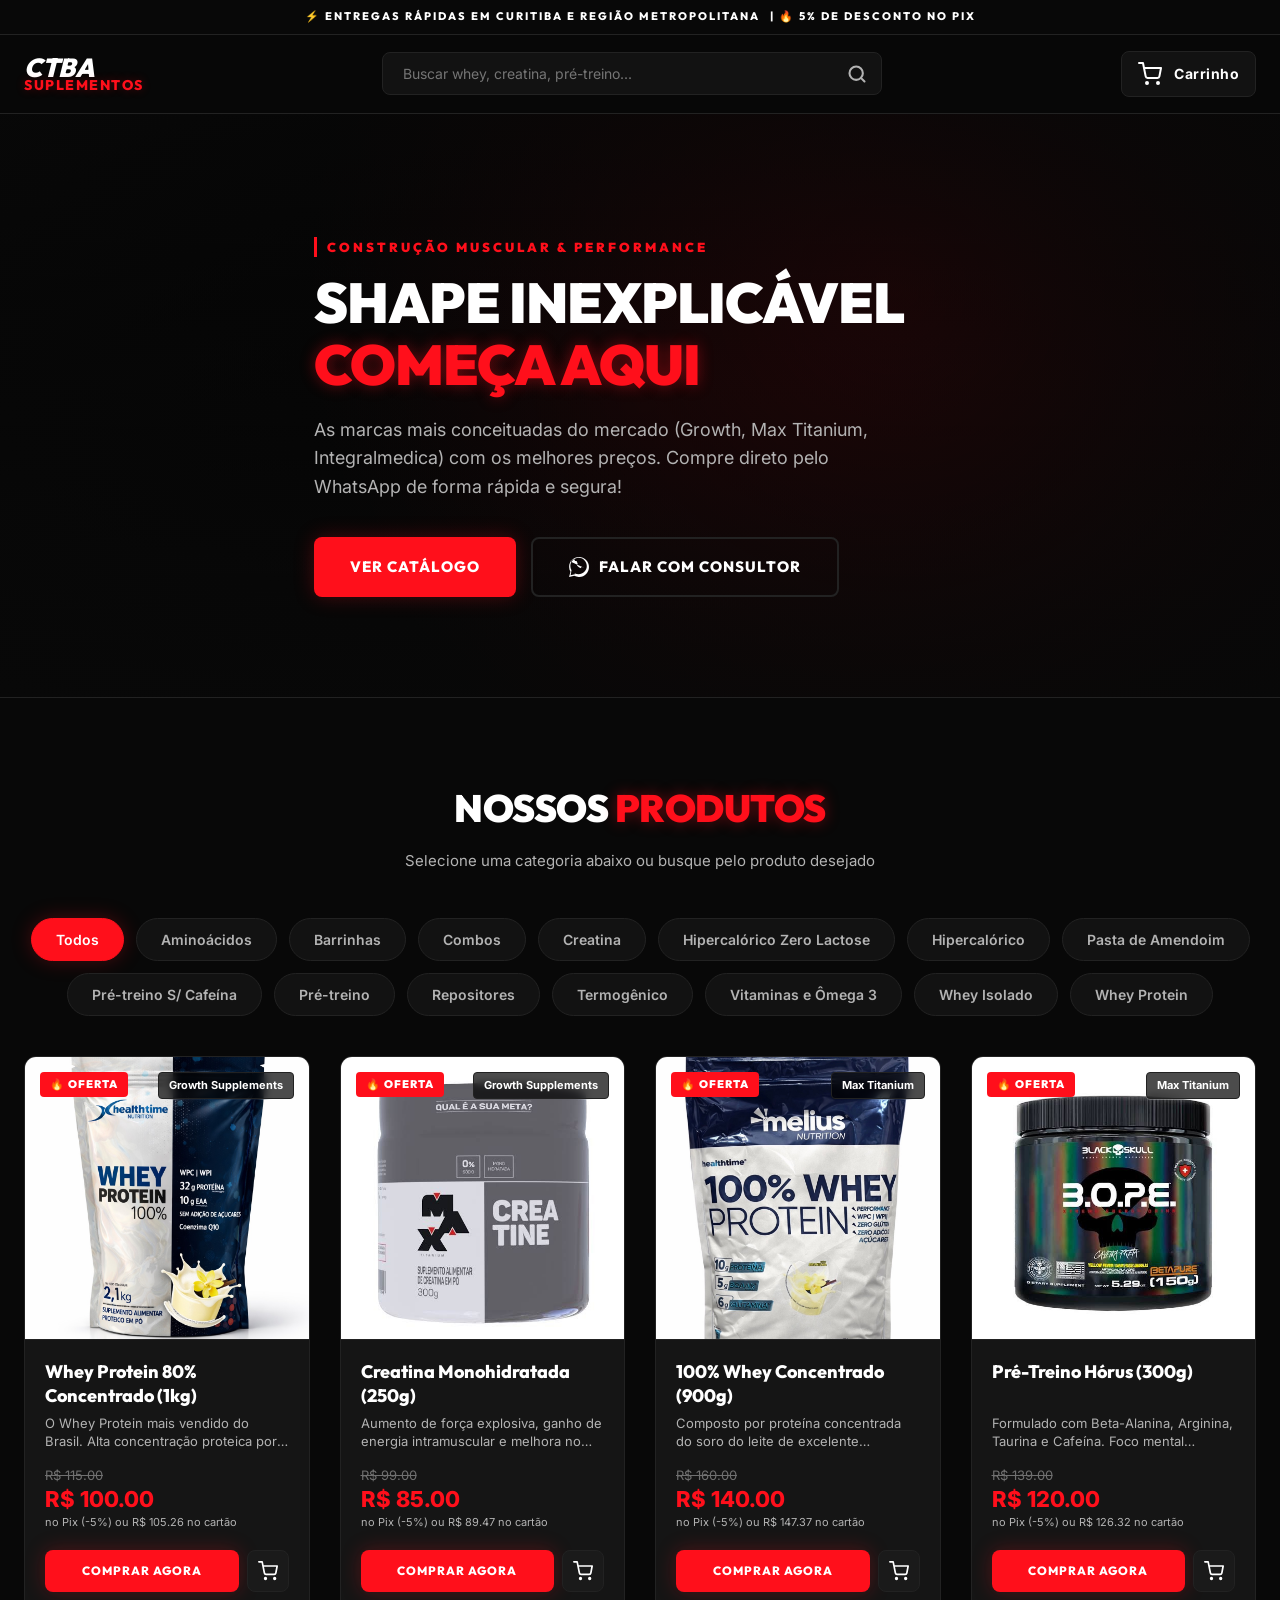
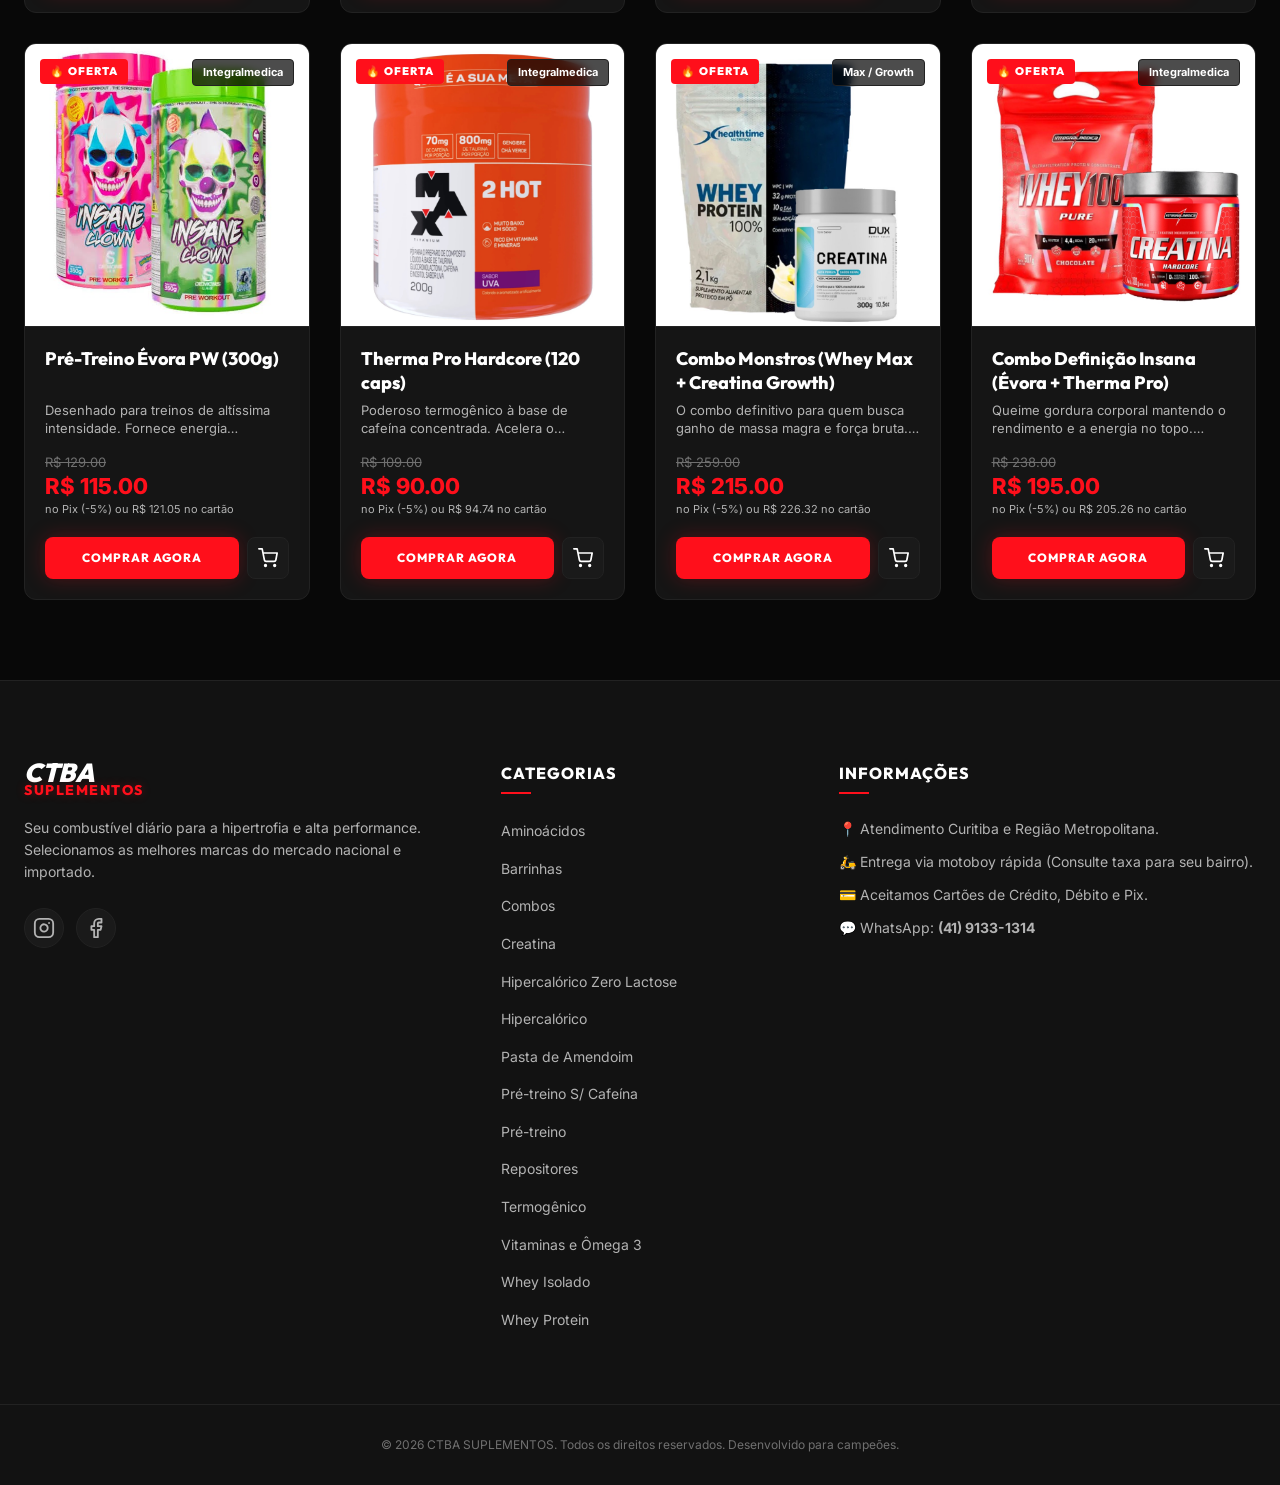
==== commit ea2d5b91: "Correção icones menus" ====
--- a/index.html
+++ b/index.html
@@ -82,63 +82,48 @@
 
         <div class="category-filters">
             <button class="filter-btn active" data-category="todos">
-                <svg viewBox="0 0 24 24" width="18" height="18" stroke="currentColor" stroke-width="2" fill="none" stroke-linecap="round" stroke-linejoin="round"><rect x="3" y="3" width="7" height="7"></rect><rect x="14" y="3" width="7" height="7"></rect><rect x="14" y="14" width="7" height="7"></rect><rect x="3" y="14" width="7" height="7"></rect></svg>
                 Todos
             </button>
             <button class="filter-btn" data-category="aminoacidos">
-                <svg viewBox="0 0 24 24" width="18" height="18" stroke="currentColor" stroke-width="2" fill="none" stroke-linecap="round" stroke-linejoin="round"><circle cx="12" cy="12" r="10"></circle><path d="M12 8v4l3 3"></path></svg>
                 Aminoácidos
             </button>
             <button class="filter-btn" data-category="barrinhas">
-                <svg viewBox="0 0 24 24" width="18" height="18" stroke="currentColor" stroke-width="2" fill="none" stroke-linecap="round" stroke-linejoin="round"><rect x="3" y="8" width="18" height="8" rx="2"></rect><line x1="8" y1="8" x2="8" y2="16"></line><line x1="16" y1="8" x2="16" y2="16"></line></svg>
                 Barrinhas
             </button>
             <button class="filter-btn" data-category="combos">
-                <svg viewBox="0 0 24 24" width="18" height="18" stroke="currentColor" stroke-width="2" fill="none" stroke-linecap="round" stroke-linejoin="round"><path d="M21 16V8a2 2 0 0 0-1-1.73l-7-4a2 2 0 0 0-2 0l-7 4A2 2 0 0 0 3 8v8a2 2 0 0 0 1 1.73l7 4a2 2 0 0 0 2 0l7-4A2 2 0 0 0 21 16z"></path><polyline points="3.27 6.96 12 12.01 20.73 6.96"></polyline><line x1="12" y1="22.08" x2="12" y2="12"></line></svg>
                 Combos
             </button>
             <button class="filter-btn" data-category="creatina">
-                <svg viewBox="0 0 24 24" width="18" height="18" stroke="currentColor" stroke-width="2" fill="none" stroke-linecap="round" stroke-linejoin="round"><polygon points="13 2 3 14 12 14 11 22 21 10 12 10 13 2"></polygon></svg>
                 Creatina
             </button>
             <button class="filter-btn" data-category="hiper-sem-lac">
-                <svg viewBox="0 0 24 24" width="18" height="18" stroke="currentColor" stroke-width="2" fill="none" stroke-linecap="round" stroke-linejoin="round"><path d="M6 18H4a2 2 0 0 1-2-2v-5a2 2 0 0 1 2-2h2M18 18h2a2 2 0 0 0 2-2v-5a2 2 0 0 0-2-2h-2M6 12h12M6.5 7v10M17.5 7v10M10.5 9v6M13.5 9v6"></path><line x1="4" y1="4" x2="20" y2="20"></line></svg>
                 Hipercalórico Zero Lactose
             </button>
             <button class="filter-btn" data-category="hipercalorico">
-                <svg viewBox="0 0 24 24" width="18" height="18" stroke="currentColor" stroke-width="2" fill="none" stroke-linecap="round" stroke-linejoin="round"><path d="M6 18H4a2 2 0 0 1-2-2v-5a2 2 0 0 1 2-2h2M18 18h2a2 2 0 0 0 2-2v-5a2 2 0 0 0-2-2h-2M6 12h12M6.5 7v10M17.5 7v10M10.5 9v6M13.5 9v6"></path></svg>
                 Hipercalórico
             </button>
             <button class="filter-btn" data-category="pasta-de-amendoim">
-                <svg viewBox="0 0 24 24" width="18" height="18" stroke="currentColor" stroke-width="2" fill="none" stroke-linecap="round" stroke-linejoin="round"><circle cx="12" cy="12" r="8"></circle><path d="M12 4v16"></path><path d="M8 12h8"></path></svg>
                 Pasta de Amendoim
             </button>
             <button class="filter-btn" data-category="pre-sem-cafeina">
-                <svg viewBox="0 0 24 24" width="18" height="18" stroke="currentColor" stroke-width="2" fill="none" stroke-linecap="round" stroke-linejoin="round"><circle cx="12" cy="12" r="10"></circle><polyline points="12 6 12 12 16 14"></polyline><line x1="4" y1="4" x2="20" y2="20"></line></svg>
                 Pré-treino S/ Cafeína
             </button>
             <button class="filter-btn" data-category="pre-treino">
-                <svg viewBox="0 0 24 24" width="18" height="18" stroke="currentColor" stroke-width="2" fill="none" stroke-linecap="round" stroke-linejoin="round"><path d="M13 2L3 14h9l-1 8 10-12h-9l1-8z"></path></svg>
                 Pré-treino
             </button>
             <button class="filter-btn" data-category="repositores">
-                <svg viewBox="0 0 24 24" width="18" height="18" stroke="currentColor" stroke-width="2" fill="none" stroke-linecap="round" stroke-linejoin="round"><path d="M12 2v20M17 5H9.5a3.5 3.5 0 0 0 0 7h5a3.5 3.5 0 0 1 0 7H6"></path></svg>
                 Repositores
             </button>
             <button class="filter-btn" data-category="termogenico">
-                <svg viewBox="0 0 24 24" width="18" height="18" stroke="currentColor" stroke-width="2" fill="none" stroke-linecap="round" stroke-linejoin="round"><path d="M8.5 14.5A2.5 2.5 0 0 0 11 12c0-1.38-.5-2-1-3-1.072-2.143-.224-4.054 2-6 .5 2.5 2 4.9 4 6.5 2 1.6 3 3.5 3 5.5a7 7 0 1 1-14 0c0-1.153.433-2.294 1-3a2.5 2.5 0 0 0 2.5 3z"></path></svg>
                 Termogênico
             </button>
             <button class="filter-btn" data-category="vitaminas e omega 3">
-                <svg viewBox="0 0 24 24" width="18" height="18" stroke="currentColor" stroke-width="2" fill="none" stroke-linecap="round" stroke-linejoin="round"><rect x="4" y="4" width="16" height="16" rx="2" ry="2"></rect><line x1="9" y1="9" x2="15" y2="15"></line><line x1="15" y1="9" x2="9" y2="15"></line></svg>
                 Vitaminas e Ômega 3
             </button>
             <button class="filter-btn" data-category="whey-iso">
-                <svg viewBox="0 0 24 24" width="18" height="18" stroke="currentColor" stroke-width="2" fill="none" stroke-linecap="round" stroke-linejoin="round"><circle cx="12" cy="12" r="10"></circle><path d="M12 16v-4"></path><path d="M12 8h.01"></path></svg>
                 Whey Isolado
             </button>
             <button class="filter-btn" data-category="whey-protein">
-                <svg viewBox="0 0 24 24" width="18" height="18" stroke="currentColor" stroke-width="2" fill="none" stroke-linecap="round" stroke-linejoin="round"><path d="M18 8h1a4 4 0 0 1 0 8h-1"></path><path d="M2 8h16v9a4 4 0 0 1-4 4H6a4 4 0 0 1-4-4V8z"></path><line x1="6" y1="1" x2="6" y2="4"></line><line x1="10" y1="1" x2="10" y2="4"></line><line x1="14" y1="1" x2="14" y2="4"></line></svg>
                 Whey Protein
             </button>
         </div>
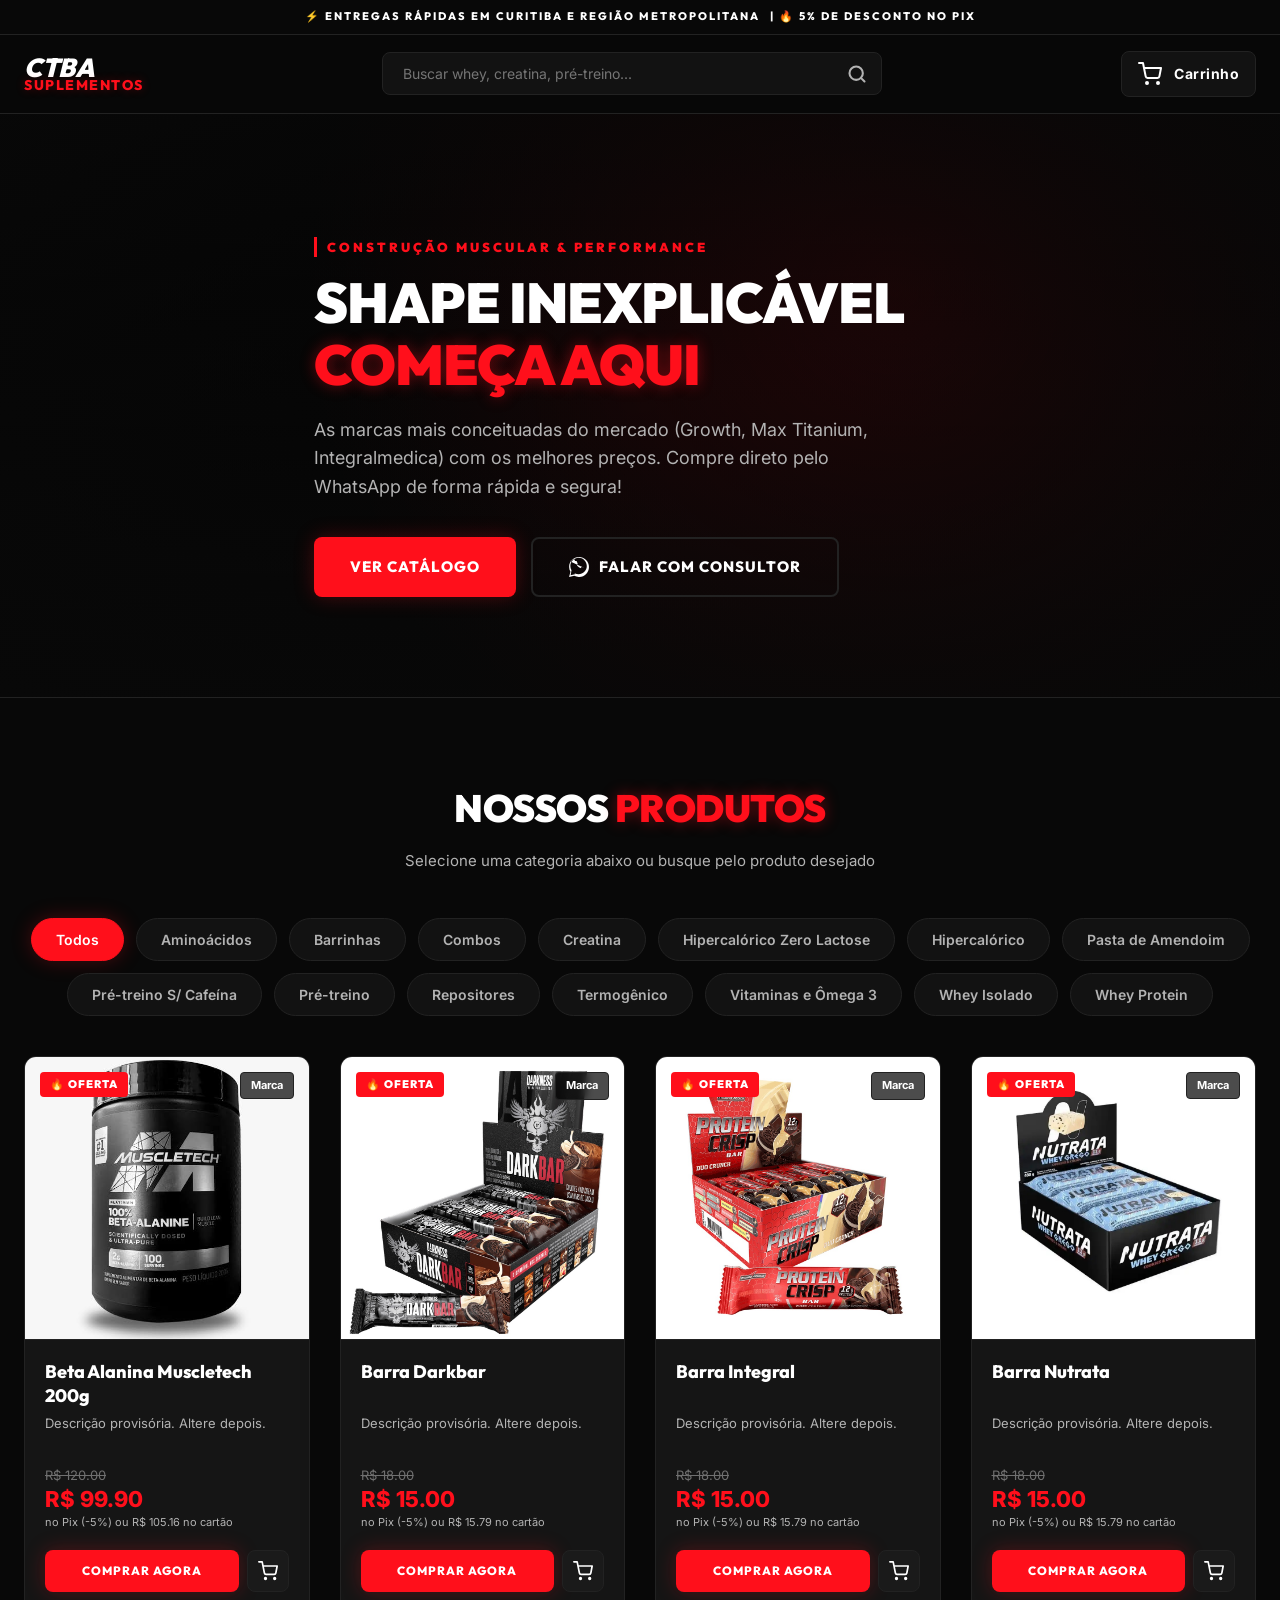
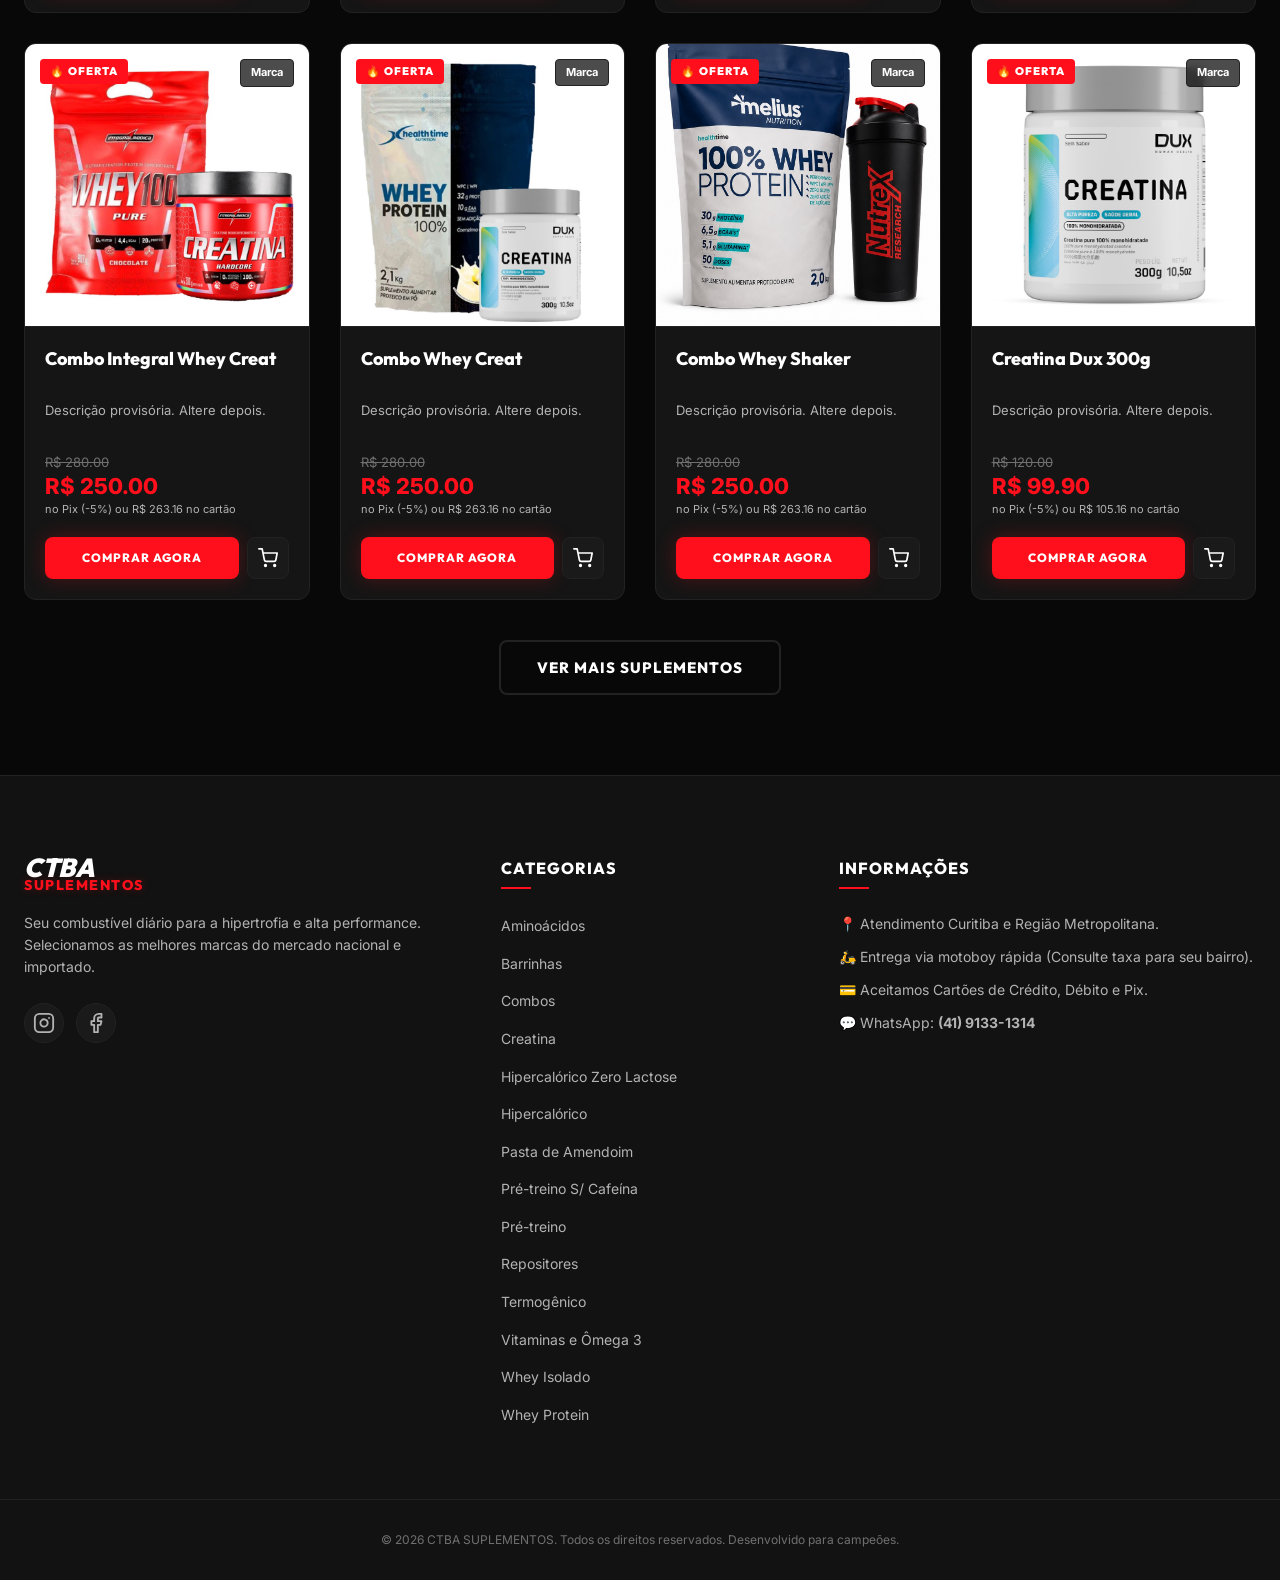
==== commit c64e72d3: "Criação do botão 'ver mais'" ====
--- a/index.html
+++ b/index.html
@@ -139,6 +139,10 @@
             <!-- Loading state / products will be loaded via JS -->
             <div class="loading-products">Carregando produtos...</div>
         </div>
+
+        <div id="load-more-container" class="load-more-container hidden">
+            <button id="load-more-btn" class="btn btn-outline btn-lg fade-in">Ver mais suplementos</button>
+        </div>
     </section>
 
     <!-- Virtual Cart Drawer (Sidebar) -->
--- a/style.css
+++ b/style.css
@@ -542,6 +542,22 @@
     gap: 15px;
 }
 
+/* Load More */
+.load-more-container {
+    display: flex;
+    justify-content: center;
+    margin-top: 40px;
+}
+
+.fade-in {
+    animation: fadeIn 0.8s ease-in-out;
+}
+
+@keyframes fadeIn {
+    from { opacity: 0; transform: translateY(10px); }
+    to { opacity: 1; transform: translateY(0); }
+}
+
 /* Card Design */
 .product-card {
     background-color: var(--bg-card);
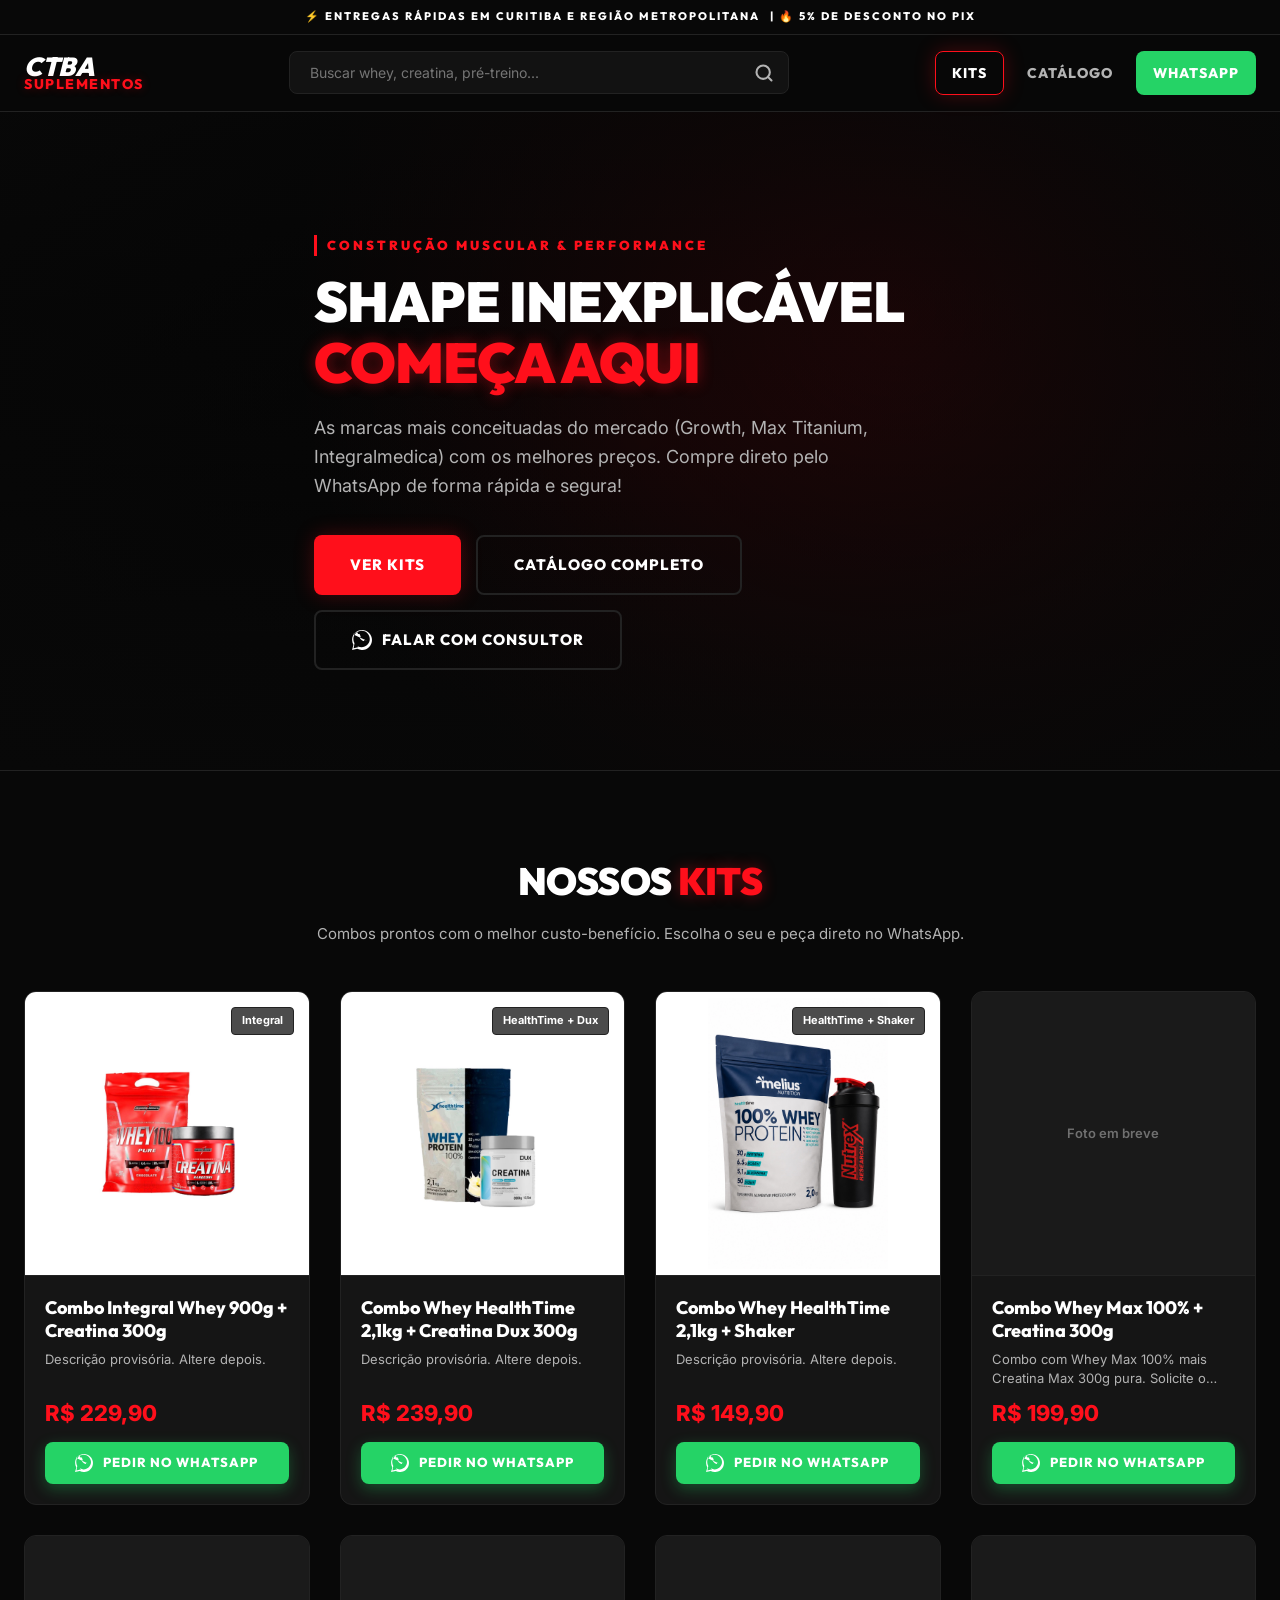
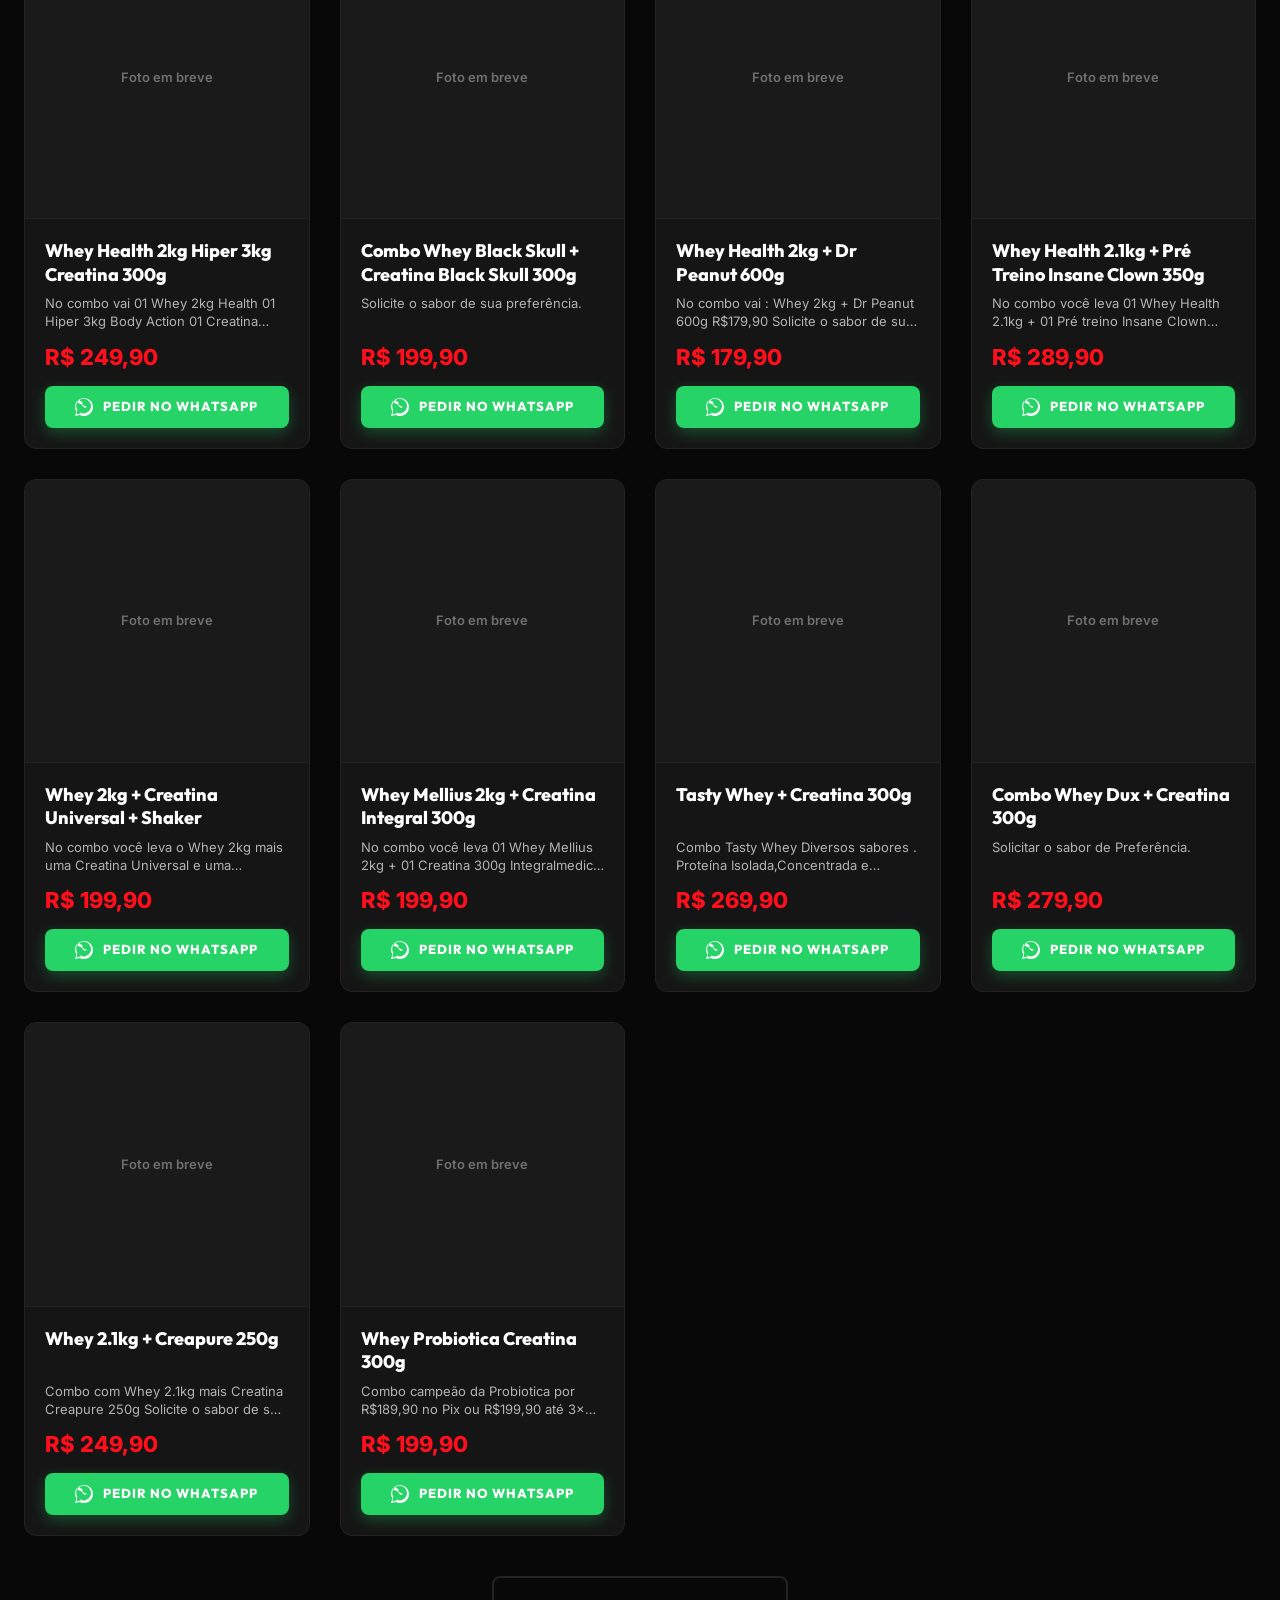
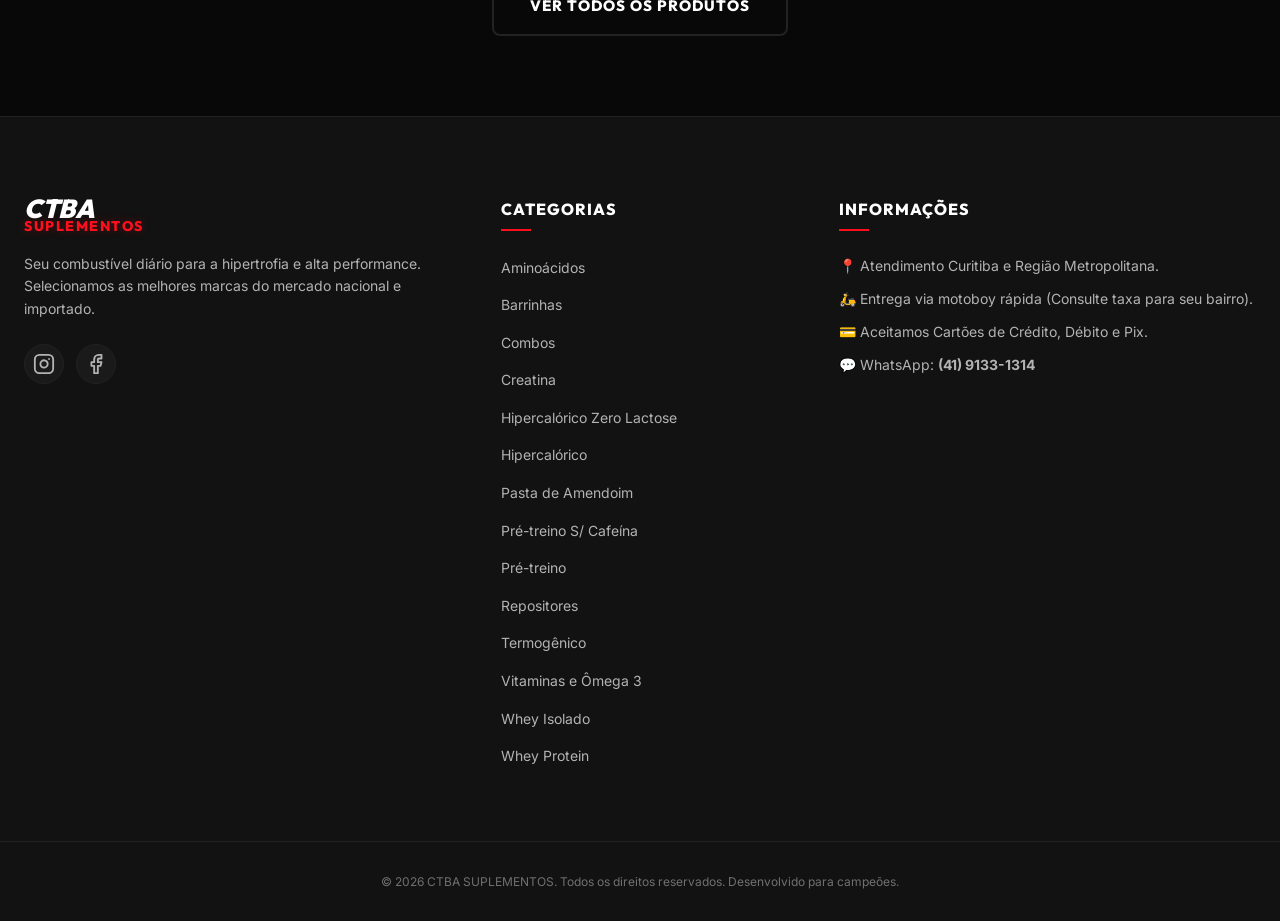
==== commit a67e17c1: "atualizacao catalogo" ====
--- a/index.html
+++ b/index.html
@@ -1,10 +1,12 @@
 <!DOCTYPE html>
+<!-- teste de deploy -->
 <html lang="pt-BR">
 <head>
     <meta charset="UTF-8">
     <meta name="viewport" content="width=device-width, initial-scale=1.0">
-    <meta name="description" content="CTBA SUPLEMENTOS - A melhor loja de suplementos de Curitiba. Encontre Growth, Max Titanium, Integralmedica e feche seu pedido direto no WhatsApp.">
-    <title>CTBA SUPLEMENTOS | Nutrition & Performance</title>
+    <meta name="description" content="Ctbasuplementos - A melhor loja de suplementos de Curitiba e região. Encontre Growth, Max Titanium, Integralmedica e feche seu pedido direto no WhatsApp.">
+    <title>Ctbasuplementos | Nutrição & Performance</title>
+    <link rel="icon" type="image/jpeg" href="assets/favicon.jpg">
     <!-- Google Fonts: Outfit (heavy headlines) & Inter (clean reading) -->
     <link rel="preconnect" href="https://fonts.googleapis.com">
     <link rel="preconnect" href="https://fonts.gstatic.com" crossorigin>
@@ -12,7 +14,7 @@
     <!-- Main Stylesheet -->
     <link rel="stylesheet" href="style.css">
 </head>
-<body>
+<body data-page="home">
     <!-- Top Alert Bar -->
     <div class="top-bar">
         <span>⚡ ENTREGAS RÁPIDAS EM CURITIBA E REGIÃO METROPOLITANA</span>
@@ -22,11 +24,11 @@
     <!-- Header Section -->
     <header class="main-header">
         <div class="header-container">
-            <a href="#" class="logo">
+            <a href="index.html" class="logo" aria-label="CTBA Suplementos - página inicial">
                 <span class="logo-ctba">CTBA</span>
                 <span class="logo-sups">SUPLEMENTOS</span>
             </a>
-            
+
             <div class="search-container desktop-only">
                 <input type="text" id="search-input-desktop" placeholder="Buscar whey, creatina, pré-treino...">
                 <button class="search-btn" aria-label="Pesquisar">
@@ -34,15 +36,18 @@
                 </button>
             </div>
 
-            <div class="header-actions">
-                <button id="cart-toggle-btn" class="cart-btn" aria-label="Abrir carrinho">
-                    <span class="cart-icon-wrapper">
-                        <svg viewBox="0 0 24 24" width="24" height="24" stroke="currentColor" stroke-width="2" fill="none" stroke-linecap="round" stroke-linejoin="round"><circle cx="9" cy="21" r="1"></circle><circle cx="20" cy="21" r="1"></circle><path d="M1 1h4l2.68 13.39a2 2 0 0 0 2 1.61h9.72a2 2 0 0 0 2-1.61L23 6H6"></path></svg>
-                        <span id="cart-badge" class="cart-badge">0</span>
-                    </span>
-                    <span class="cart-label desktop-only">Carrinho</span>
-                </button>
-            </div>
+            <!-- Menu principal: barra no desktop, painel com hambúrguer no celular -->
+            <nav id="main-nav" class="main-nav" aria-label="Menu principal">
+                <a href="index.html" class="nav-link active" aria-current="page">Kits</a>
+                <a href="catalogo.html" class="nav-link">Catálogo</a>
+                <a href="https://wa.me/554191331314?text=Ol%C3%A1%2C+gostaria+de+tirar+d%C3%BAvidas+sobre+suplementos%21" target="_blank" rel="noopener" class="nav-link nav-whatsapp">WhatsApp</a>
+            </nav>
+
+            <button id="menu-toggle" class="menu-toggle" aria-label="Abrir menu" aria-expanded="false" aria-controls="main-nav">
+                <span class="menu-bar"></span>
+                <span class="menu-bar"></span>
+                <span class="menu-bar"></span>
+            </button>
         </div>
     </header>
 
@@ -64,7 +69,8 @@
             <h1 class="hero-title">SHAPE INEXPLICÁVEL<br><span class="highlight-text">COMEÇA AQUI</span></h1>
             <p class="hero-subtitle">As marcas mais conceituadas do mercado (Growth, Max Titanium, Integralmedica) com os melhores preços. Compre direto pelo WhatsApp de forma rápida e segura!</p>
             <div class="hero-buttons">
-                <a href="#catalogo" class="btn btn-primary btn-lg">VER CATÁLOGO</a>
+                <a href="#kits" class="btn btn-primary btn-lg">VER KITS</a>
+                <a href="catalogo.html" class="btn btn-outline btn-lg">CATÁLOGO COMPLETO</a>
                 <a href="https://wa.me/554191331314?text=Ol%C3%A1%2C+gostaria+de+tirar+d%C3%BAvidas+sobre+suplementos%21" target="_blank" class="btn btn-outline btn-lg">
                     <svg viewBox="0 0 24 24" width="20" height="20" fill="currentColor"><path d="M.057 24l1.687-6.163c-1.041-1.804-1.588-3.849-1.587-5.946C.06 5.348 5.397.01 12.008.01c3.202.001 6.212 1.246 8.477 3.514 2.266 2.268 3.507 5.28 3.505 8.484-.004 6.657-5.34 11.997-11.953 11.997-2.005-.001-3.973-.502-5.724-1.457L0 24zm6.59-4.846c1.6.95 3.188 1.449 4.825 1.451 5.436 0 9.86-4.37 9.864-9.799.002-2.63-1.023-5.101-2.885-6.965C16.59 2.01 14.12 1.01 11.5 1.012c-5.443 0-9.869 4.371-9.873 9.802-.001 1.777.476 3.51 1.38 5.061L1.96 22.04l6.27-1.626c-.523-.314.417.252-1.583-.92zm11.19-6.315c-.3-.15-1.77-.875-2.045-.975-.275-.1-.475-.15-.675.15-.2.3-.775.975-.95 1.175-.175.2-.35.225-.65.075-.3-.15-1.265-.467-2.41-1.485-.89-.795-1.49-1.77-1.665-2.07-.175-.3-.02-.46.13-.61.135-.133.3-.35.45-.525.15-.175.2-.3.3-.5.1-.2.05-.375-.025-.525-.075-.15-.675-1.625-.925-2.225-.244-.589-.491-.51-.675-.52-.175-.01-.375-.01-.575-.01-.2 0-.525.075-.8 0-.275-.3-.8-1.725-1.1-2.025s-.6-.225-.9-.075c-.3.15-1.77.875-2.045.975-.275.1-.475.15-.675.15-.2.3-.775.975-.95 1.175-.175.2-.35.225-.65.075z"/></svg>
                     FALAR COM CONSULTOR
@@ -73,145 +79,28 @@
         </div>
     </section>
 
-    <!-- Categories / Filters Section -->
-    <section id="catalogo" class="catalog-section container">
+    <!-- Kits (somente combos - categoria definida em STORE_CONFIG.homeCategory) -->
+    <section id="kits" class="catalog-section container">
         <div class="section-header">
-            <h2 class="section-title">NOSSOS <span class="highlight-text">PRODUTOS</span></h2>
-            <p class="section-subtitle">Selecione uma categoria abaixo ou busque pelo produto desejado</p>
-        </div>
-
-        <div class="category-filters">
-            <button class="filter-btn active" data-category="todos">
-                Todos
-            </button>
-            <button class="filter-btn" data-category="aminoacidos">
-                Aminoácidos
-            </button>
-            <button class="filter-btn" data-category="barrinhas">
-                Barrinhas
-            </button>
-            <button class="filter-btn" data-category="combos">
-                Combos
-            </button>
-            <button class="filter-btn" data-category="creatina">
-                Creatina
-            </button>
-            <button class="filter-btn" data-category="hiper-sem-lac">
-                Hipercalórico Zero Lactose
-            </button>
-            <button class="filter-btn" data-category="hipercalorico">
-                Hipercalórico
-            </button>
-            <button class="filter-btn" data-category="pasta-de-amendoim">
-                Pasta de Amendoim
-            </button>
-            <button class="filter-btn" data-category="pre-sem-cafeina">
-                Pré-treino S/ Cafeína
-            </button>
-            <button class="filter-btn" data-category="pre-treino">
-                Pré-treino
-            </button>
-            <button class="filter-btn" data-category="repositores">
-                Repositores
-            </button>
-            <button class="filter-btn" data-category="termogenico">
-                Termogênico
-            </button>
-            <button class="filter-btn" data-category="vitaminas e omega 3">
-                Vitaminas e Ômega 3
-            </button>
-            <button class="filter-btn" data-category="whey-iso">
-                Whey Isolado
-            </button>
-            <button class="filter-btn" data-category="whey-protein">
-                Whey Protein
-            </button>
-        </div>
-
-        <!-- Active Filters Indicator / Search Status -->
-        <div id="search-status" class="search-status hidden">
-            <span>Resultados para "<strong id="search-query-display"></strong>"</span>
-            <button id="clear-search-btn">Limpar Filtro</button>
+            <h2 class="section-title">NOSSOS <span class="highlight-text">KITS</span></h2>
+            <p class="section-subtitle">Combos prontos com o melhor custo-benefício. Escolha o seu e peça direto no WhatsApp.</p>
         </div>
 
         <!-- Products Grid -->
         <div id="products-grid" class="products-grid">
-            <!-- Loading state / products will be loaded via JS -->
             <div class="loading-products">Carregando produtos...</div>
         </div>
 
-        <div id="load-more-container" class="load-more-container hidden">
-            <button id="load-more-btn" class="btn btn-outline btn-lg fade-in">Ver mais suplementos</button>
+        <div class="load-more-container">
+            <a href="catalogo.html" class="btn btn-outline btn-lg">VER TODOS OS PRODUTOS</a>
         </div>
     </section>
-
-    <!-- Virtual Cart Drawer (Sidebar) -->
-    <div id="cart-drawer" class="cart-drawer">
-        <div class="cart-overlay" id="cart-overlay"></div>
-        <div class="cart-content">
-            <div class="cart-header">
-                <h3>Seu Carrinho</h3>
-                <button id="cart-close-btn" class="close-btn" aria-label="Fechar carrinho">
-                    <svg viewBox="0 0 24 24" width="24" height="24" stroke="currentColor" stroke-width="2.5" fill="none" stroke-linecap="round" stroke-linejoin="round"><line x1="18" y1="6" x2="6" y2="18"></line><line x1="6" y1="6" x2="18" y2="18"></line></svg>
-                </button>
-            </div>
-
-            <!-- Cart Items Container -->
-            <div id="cart-items" class="cart-items">
-                <!-- Cart items will be dynamic -->
-                <div class="cart-empty-message">
-                    <svg viewBox="0 0 24 24" width="48" height="48" stroke="currentColor" stroke-width="1.5" fill="none" stroke-linecap="round" stroke-linejoin="round"><circle cx="9" cy="21" r="1"></circle><circle cx="20" cy="21" r="1"></circle><path d="M1 1h4l2.68 13.39a2 2 0 0 0 2 1.61h9.72a2 2 0 0 0 2-1.61L23 6H6"></path></svg>
-                    <p>Seu carrinho está vazio.</p>
-                    <a href="#catalogo" class="btn btn-primary btn-sm close-cart-link">Explorar Suplementos</a>
-                </div>
-            </div>
-
-            <!-- Cart Footer -->
-            <div class="cart-footer">
-                <div class="cart-summary-row">
-                    <span>Subtotal:</span>
-                    <span id="cart-subtotal">R$ 0,00</span>
-                </div>
-                <div class="cart-summary-row promo-discount hidden" id="pix-discount-row">
-                    <span class="discount-label">Desconto Pix (-5%):</span>
-                    <span class="discount-value" id="cart-discount">- R$ 0,00</span>
-                </div>
-                <div class="cart-summary-row total-row">
-                    <span>Total estimado:</span>
-                    <span id="cart-total" class="total-price">R$ 0,00</span>
-                </div>
-                
-                <div class="payment-note">
-                    <svg viewBox="0 0 24 24" width="14" height="14" stroke="currentColor" stroke-width="2" fill="none" class="info-icon"><circle cx="12" cy="12" r="10"></circle><line x1="12" y1="16" x2="12" y2="12"></line><line x1="12" y1="8" x2="12.01" y2="8"></line></svg>
-                    <span>Finalize o pedido para alinhar frete/retirada e pagamento direto no WhatsApp.</span>
-                </div>
-
-                <button id="whatsapp-checkout-btn" class="btn btn-success btn-block" disabled>
-                    <svg viewBox="0 0 24 24" width="20" height="20" fill="currentColor"><path d="M.057 24l1.687-6.163c-1.041-1.804-1.588-3.849-1.587-5.946C.06 5.348 5.397.01 12.008.01c3.202.001 6.212 1.246 8.477 3.514 2.266 2.268 3.507 5.28 3.505 8.484-.004 6.657-5.34 11.997-11.953 11.997-2.005-.001-3.973-.502-5.724-1.457L0 24zm6.59-4.846c1.6.95 3.188 1.449 4.825 1.451 5.436 0 9.86-4.37 9.864-9.799.002-2.63-1.023-5.101-2.885-6.965C16.59 2.01 14.12 1.01 11.5 1.012c-5.443 0-9.869 4.371-9.873 9.802-.001 1.777.476 3.51 1.38 5.061L1.96 22.04l6.27-1.626c-.523-.314.417.252-1.583-.92zm11.19-6.315c-.3-.15-1.77-.875-2.045-.975-.275-.1-.475-.15-.675.15-.2.3-.775.975-.95 1.175-.175.2-.35.225-.65.075-.3-.15-1.265-.467-2.41-1.485-.89-.795-1.49-1.77-1.665-2.07-.175-.3-.02-.46.13-.61.135-.133.3-.35.45-.525.15-.175.2-.3.3-.5.1-.2.05-.375-.025-.525-.075-.15-.675-1.625-.925-2.225-.244-.589-.491-.51-.675-.52-.175-.01-.375-.01-.575-.01-.2 0-.525.075-.8 0-.275-.3-.8-1.725-1.1-2.025s-.6-.225-.9-.075c-.3.15-1.77.875-2.045.975-.275.1-.475.15-.675.15-.2.3-.775.975-.95 1.175-.175.2-.35.225-.65.075z"/></svg>
-                    FECHAR PEDIDO NO WHATSAPP
-                </button>
-            </div>
-        </div>
-    </div>
-
-    <!-- Product Details Modal (Quick View) -->
-    <div id="product-modal" class="modal">
-        <div class="modal-overlay" id="modal-overlay"></div>
-        <div class="modal-content">
-            <button id="modal-close-btn" class="close-btn" aria-label="Fechar detalhes">
-                <svg viewBox="0 0 24 24" width="24" height="24" stroke="currentColor" stroke-width="2.5" fill="none" stroke-linecap="round" stroke-linejoin="round"><line x1="18" y1="6" x2="6" y2="18"></line><line x1="6" y1="6" x2="18" y2="18"></line></svg>
-            </button>
-            <div class="modal-body" id="modal-body-content">
-                <!-- Will be dynamically filled -->
-            </div>
-        </div>
-    </div>
 
     <!-- Footer -->
     <footer class="main-footer">
         <div class="container footer-grid">
             <div class="footer-brand">
-                <a href="#" class="logo">
+                <a href="index.html" class="logo">
                     <span class="logo-ctba">CTBA</span>
                     <span class="logo-sups">SUPLEMENTOS</span>
                 </a>
@@ -229,20 +118,20 @@
             <div class="footer-links">
                 <h4>Categorias</h4>
                 <ul>
-                    <li><a href="#catalogo" class="cat-link" data-cat="aminoacidos">Aminoácidos</a></li>
-                    <li><a href="#catalogo" class="cat-link" data-cat="barrinhas">Barrinhas</a></li>
-                    <li><a href="#catalogo" class="cat-link" data-cat="combos">Combos</a></li>
-                    <li><a href="#catalogo" class="cat-link" data-cat="creatina">Creatina</a></li>
-                    <li><a href="#catalogo" class="cat-link" data-cat="hiper-sem-lac">Hipercalórico Zero Lactose</a></li>
-                    <li><a href="#catalogo" class="cat-link" data-cat="hipercalorico">Hipercalórico</a></li>
-                    <li><a href="#catalogo" class="cat-link" data-cat="pasta-de-amendoim">Pasta de Amendoim</a></li>
-                    <li><a href="#catalogo" class="cat-link" data-cat="pre-sem-cafeina">Pré-treino S/ Cafeína</a></li>
-                    <li><a href="#catalogo" class="cat-link" data-cat="pre-treino">Pré-treino</a></li>
-                    <li><a href="#catalogo" class="cat-link" data-cat="repositores">Repositores</a></li>
-                    <li><a href="#catalogo" class="cat-link" data-cat="termogenico">Termogênico</a></li>
-                    <li><a href="#catalogo" class="cat-link" data-cat="vitaminas e omega 3">Vitaminas e Ômega 3</a></li>
-                    <li><a href="#catalogo" class="cat-link" data-cat="whey-iso">Whey Isolado</a></li>
-                    <li><a href="#catalogo" class="cat-link" data-cat="whey-protein">Whey Protein</a></li>
+                    <li><a href="catalogo.html?categoria=aminoacidos" class="cat-link">Aminoácidos</a></li>
+                    <li><a href="catalogo.html?categoria=barrinhas" class="cat-link">Barrinhas</a></li>
+                    <li><a href="catalogo.html?categoria=combos" class="cat-link">Combos</a></li>
+                    <li><a href="catalogo.html?categoria=creatina" class="cat-link">Creatina</a></li>
+                    <li><a href="catalogo.html?categoria=hiper-sem-lac" class="cat-link">Hipercalórico Zero Lactose</a></li>
+                    <li><a href="catalogo.html?categoria=hipercalorico" class="cat-link">Hipercalórico</a></li>
+                    <li><a href="catalogo.html?categoria=pasta-de-amendoim" class="cat-link">Pasta de Amendoim</a></li>
+                    <li><a href="catalogo.html?categoria=pre-sem-cafeina" class="cat-link">Pré-treino S/ Cafeína</a></li>
+                    <li><a href="catalogo.html?categoria=pre-treino" class="cat-link">Pré-treino</a></li>
+                    <li><a href="catalogo.html?categoria=repositores" class="cat-link">Repositores</a></li>
+                    <li><a href="catalogo.html?categoria=termogenico" class="cat-link">Termogênico</a></li>
+                    <li><a href="catalogo.html?categoria=vitaminas%20e%20omega%203" class="cat-link">Vitaminas e Ômega 3</a></li>
+                    <li><a href="catalogo.html?categoria=whey-iso" class="cat-link">Whey Isolado</a></li>
+                    <li><a href="catalogo.html?categoria=whey-protein" class="cat-link">Whey Protein</a></li>
                 </ul>
             </div>
 
@@ -260,6 +149,7 @@
     </footer>
 
     <!-- Scripts -->
+    <script src="produtos.js"></script>
     <script src="app.js"></script>
 </body>
 </html>
--- a/style.css
+++ b/style.css
@@ -644,6 +644,7 @@
     color: var(--text-primary);
     display: -webkit-box;
     -webkit-line-clamp: 2;
+    line-clamp: 2;
     -webkit-box-orient: vertical;
     overflow: hidden;
     height: 46px; /* consistent title sizing */
@@ -656,6 +657,7 @@
     line-height: 1.4;
     display: -webkit-box;
     -webkit-line-clamp: 2;
+    line-clamp: 2;
     -webkit-box-orient: vertical;
     overflow: hidden;
     height: 36px;
@@ -1270,3 +1272,389 @@
     font-size: 12px;
     color: var(--text-muted);
 }
+
+/* ==========================================================================
+   Menu de navegação, cards sem corte e ajustes mobile (kits + catálogo)
+   ========================================================================== */
+html {
+    scroll-padding-top: 90px; /* links âncora (#kits) não ficam atrás do cabeçalho fixo */
+}
+
+/* ---- Menu principal (desktop: barra horizontal) ---- */
+.main-nav {
+    display: flex;
+    align-items: center;
+    gap: 6px;
+}
+
+.nav-link {
+    font-family: var(--font-headings);
+    font-weight: 800;
+    font-size: 14px;
+    letter-spacing: 1px;
+    text-transform: uppercase;
+    color: var(--text-secondary);
+    padding: 10px 16px;
+    border-radius: 8px;
+    border: 1px solid transparent;
+    white-space: nowrap;
+}
+
+.nav-link:hover {
+    color: var(--text-primary);
+    background-color: var(--bg-secondary);
+}
+
+.nav-link.active {
+    color: var(--text-primary);
+    border-color: var(--accent-red);
+    box-shadow: var(--shadow-glow);
+}
+
+.nav-link.nav-whatsapp {
+    background-color: var(--accent-green);
+    color: #fff;
+}
+
+.nav-link.nav-whatsapp:hover {
+    background-color: var(--accent-green-hover);
+}
+
+.nav-link:focus-visible,
+.menu-toggle:focus-visible,
+.btn:focus-visible,
+.filter-btn:focus-visible {
+    outline: 2px solid var(--accent-red);
+    outline-offset: 2px;
+}
+
+/* Botão hambúrguer: escondido no desktop */
+.menu-toggle {
+    display: none;
+    width: 44px;
+    height: 44px;
+    flex-shrink: 0;
+    flex-direction: column;
+    align-items: center;
+    justify-content: center;
+    gap: 5px;
+    background-color: var(--bg-secondary);
+    border: 1px solid var(--border-color);
+    border-radius: 8px;
+}
+
+.menu-toggle:hover {
+    border-color: var(--accent-red);
+}
+
+.menu-bar {
+    display: block;
+    width: 22px;
+    height: 2px;
+    background-color: var(--text-primary);
+    border-radius: 2px;
+    transition: transform var(--transition-fast), opacity var(--transition-fast);
+}
+
+.menu-toggle.open .menu-bar:nth-child(1) { transform: translateY(7px) rotate(45deg); }
+.menu-toggle.open .menu-bar:nth-child(2) { opacity: 0; }
+.menu-toggle.open .menu-bar:nth-child(3) { transform: translateY(-7px) rotate(-45deg); }
+
+/* ---- Cards: imagem inteira (sem corte), título completo, botão de pedido ---- */
+.product-image-container {
+    background-color: #fff; /* as fotos dos produtos têm fundo branco */
+}
+
+.product-image-container img {
+    object-fit: contain;
+    padding: 6px;
+}
+
+.image-placeholder {
+    width: 100%;
+    height: 100%;
+    display: flex;
+    align-items: center;
+    justify-content: center;
+    text-align: center;
+    padding: 12px;
+    background-color: var(--bg-tertiary);
+    color: var(--text-muted);
+    font-size: 13px;
+    font-weight: 600;
+}
+
+.product-brand {
+    max-width: calc(100% - 30px);
+    white-space: nowrap;
+    overflow: hidden;
+    text-overflow: ellipsis;
+}
+
+.product-title {
+    height: auto;
+    min-height: calc(1.3em * 2);
+    -webkit-line-clamp: 3;
+    line-clamp: 3;
+}
+
+.product-description {
+    height: auto;
+    min-height: calc(1.4em * 2);
+    cursor: pointer;
+}
+
+/* Toque na descrição mostra o texto completo */
+.product-description.expanded {
+    display: block;
+    -webkit-line-clamp: unset;
+    line-clamp: unset;
+    overflow: visible;
+}
+
+.product-actions {
+    grid-template-columns: 1fr; /* um único botão: Pedir no WhatsApp */
+}
+
+.btn-order {
+    width: 100%;
+    font-size: 13px;
+    padding: 12px 14px;
+    line-height: 1.2;
+    text-align: center;
+}
+
+.btn-order svg {
+    flex-shrink: 0;
+}
+
+.load-more-container {
+    flex-wrap: wrap;
+}
+
+/* ---- Tablet pequeno / desktop estreito ---- */
+@media (max-width: 992px) {
+    .nav-link {
+        padding: 8px 10px;
+        font-size: 13px;
+        letter-spacing: 0.5px;
+    }
+}
+
+/* ---- Celular ---- */
+@media (max-width: 768px) {
+    .top-bar {
+        font-size: 10px;
+        letter-spacing: 1px;
+        padding: 8px 10px;
+    }
+
+    .header-container {
+        padding: 12px 16px;
+        gap: 12px;
+    }
+
+    .logo-ctba { font-size: 22px; }
+    .logo-sups { font-size: 12px; }
+
+    .mobile-search-bar {
+        padding: 10px 16px;
+    }
+
+    .menu-toggle {
+        display: flex;
+    }
+
+    /* Menu vira um painel logo abaixo do cabeçalho */
+    .main-nav {
+        display: none;
+        position: absolute;
+        top: 100%;
+        left: 0;
+        right: 0;
+        flex-direction: column;
+        align-items: stretch;
+        gap: 4px;
+        padding: 10px 16px 16px;
+        background-color: var(--bg-primary); /* fundo sólido: não deixa a busca/hero aparecer por trás */
+        border-bottom: 1px solid var(--border-color);
+        box-shadow: var(--shadow-main);
+        max-height: calc(100vh - 80px);
+        overflow-y: auto;
+    }
+
+    .main-nav.open {
+        display: flex;
+    }
+
+    .nav-link {
+        display: flex;
+        align-items: center;
+        min-height: 48px;
+        padding: 12px 14px;
+        font-size: 15px;
+        letter-spacing: 1px;
+    }
+
+    .nav-link.nav-whatsapp {
+        justify-content: center;
+        margin-top: 6px;
+    }
+
+    /* Hero mais compacto */
+    .hero-section {
+        padding: 56px 0 48px 0;
+    }
+
+    .hero-tag {
+        font-size: 11px;
+        letter-spacing: 2px;
+    }
+
+    .hero-title {
+        font-size: 34px;
+        letter-spacing: -0.5px;
+    }
+
+    .hero-subtitle {
+        font-size: 15px;
+        margin-bottom: 24px;
+    }
+
+    .hero-buttons {
+        flex-direction: column;
+        gap: 10px;
+    }
+
+    .hero-buttons .btn-lg {
+        width: 100%;
+        padding: 14px 20px;
+        font-size: 14px;
+    }
+
+    /* Seções */
+    .catalog-section {
+        padding: 40px 16px;
+    }
+
+    .section-header {
+        margin-bottom: 24px;
+    }
+
+    .section-title {
+        font-size: 26px;
+    }
+
+    .section-subtitle {
+        font-size: 14px;
+    }
+
+    /* Filtros: uma linha que rola para o lado, sem ocupar a tela toda */
+    .category-filters {
+        flex-wrap: nowrap;
+        justify-content: flex-start;
+        overflow-x: auto;
+        gap: 8px;
+        margin: 0 -16px 24px;
+        padding: 0 16px 8px;
+        scrollbar-width: none;
+        -webkit-overflow-scrolling: touch;
+    }
+
+    .category-filters::-webkit-scrollbar {
+        display: none;
+    }
+
+    .filter-btn {
+        flex: 0 0 auto;
+        padding: 10px 16px;
+        font-size: 13px;
+        white-space: nowrap;
+    }
+
+    .search-status {
+        font-size: 13px;
+        gap: 12px;
+        padding: 10px 14px;
+        margin-bottom: 20px;
+    }
+
+    /* Cards: 2 colunas */
+    .products-grid {
+        grid-template-columns: repeat(2, minmax(0, 1fr));
+        gap: 12px;
+        min-height: 0;
+    }
+
+    .product-card:hover {
+        transform: none;
+    }
+
+    .product-card:hover .product-image-container img {
+        transform: none;
+    }
+
+    .product-brand {
+        top: 8px;
+        right: 8px;
+        font-size: 10px;
+        padding: 3px 8px;
+    }
+
+    .product-badge {
+        top: 8px;
+        left: 8px;
+        font-size: 10px;
+        padding: 3px 8px;
+    }
+
+    .product-details {
+        padding: 12px;
+    }
+
+    .product-title {
+        font-size: 14px;
+        margin-bottom: 6px;
+    }
+
+    .product-description {
+        font-size: 12px;
+        margin-bottom: 10px;
+    }
+
+    .product-price-box {
+        margin-bottom: 12px;
+    }
+
+    .current-price {
+        font-size: 19px;
+    }
+
+    .btn-order {
+        font-size: 12px;
+        letter-spacing: 0.3px;
+        padding: 12px 8px;
+        gap: 6px;
+    }
+
+    .load-more-container .btn {
+        width: 100%;
+    }
+
+    /* Rodapé: categorias em duas colunas para não ficar uma lista enorme */
+    .main-footer {
+        padding-top: 48px;
+    }
+
+    .footer-links ul {
+        columns: 2;
+        column-gap: 16px;
+    }
+}
+
+/* Telas muito estreitas: 1 coluna */
+@media (max-width: 340px) {
+    .products-grid {
+        grid-template-columns: 1fr;
+    }
+}
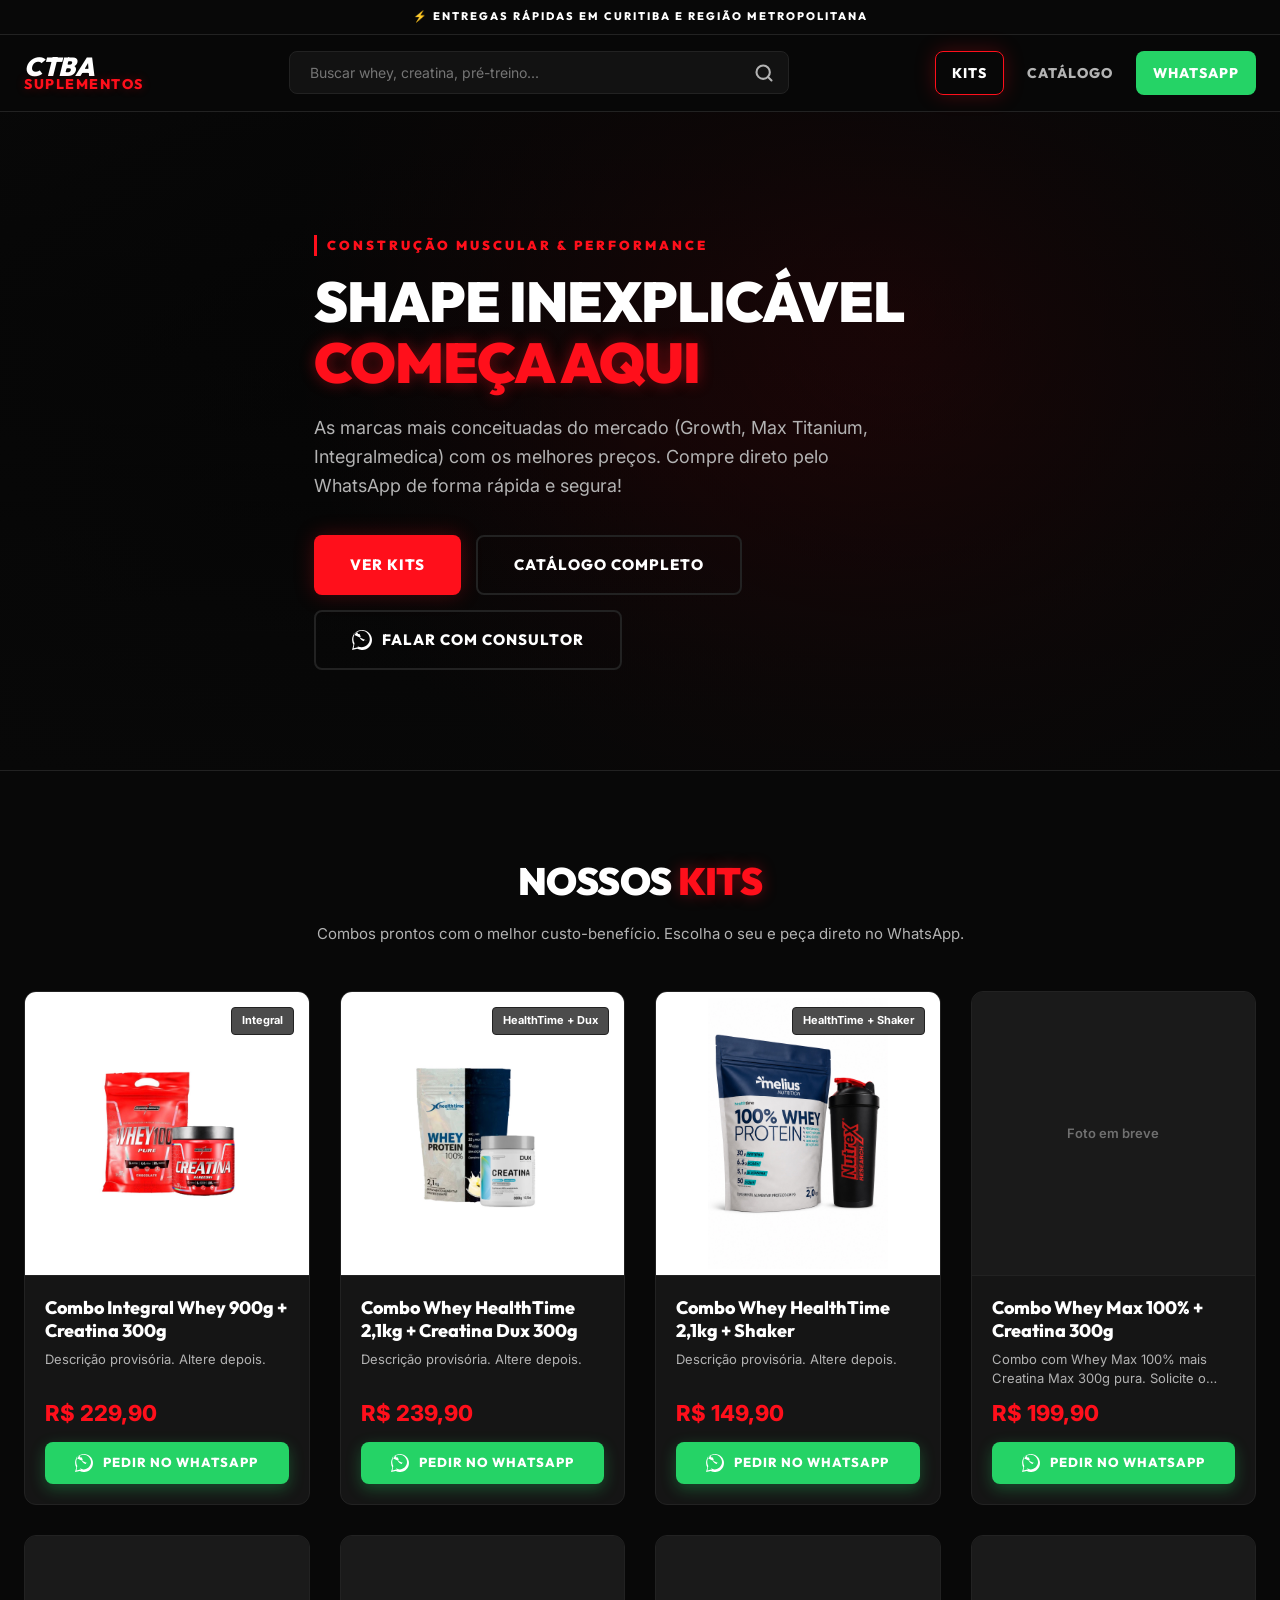
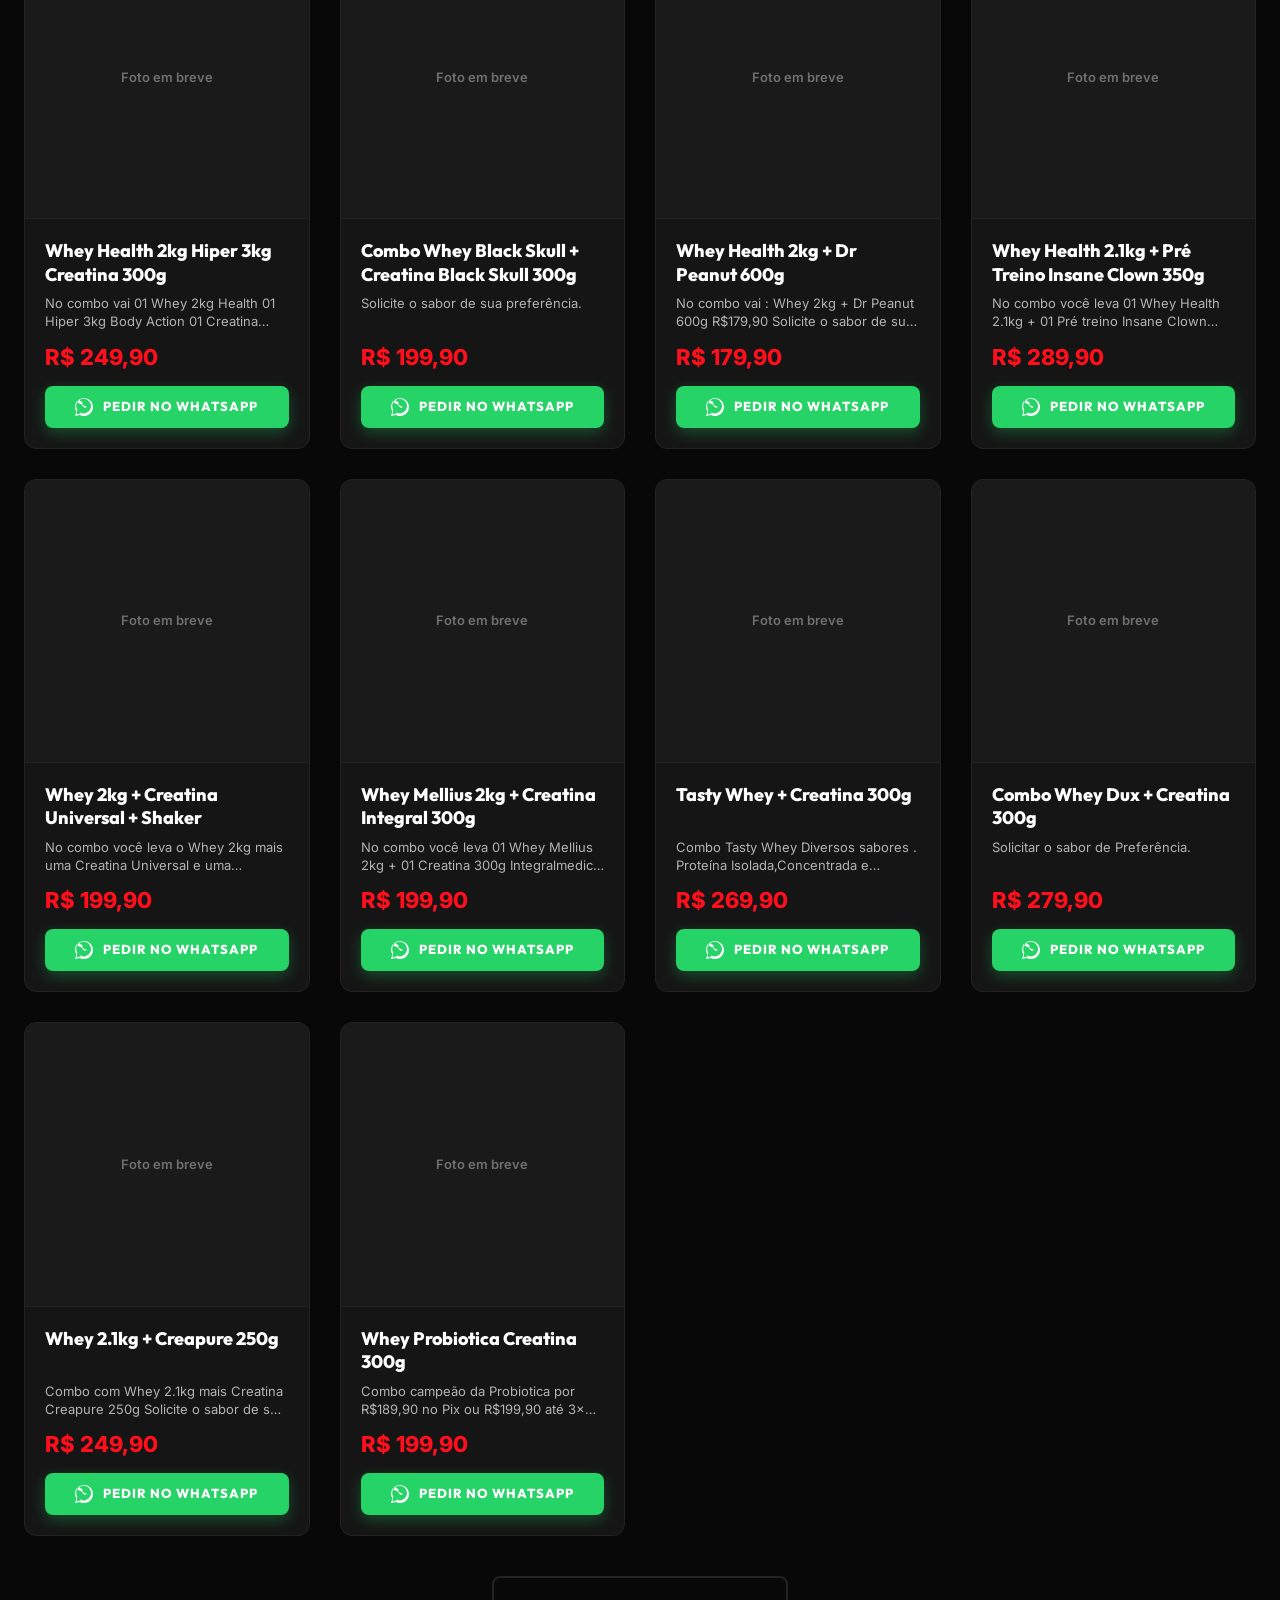
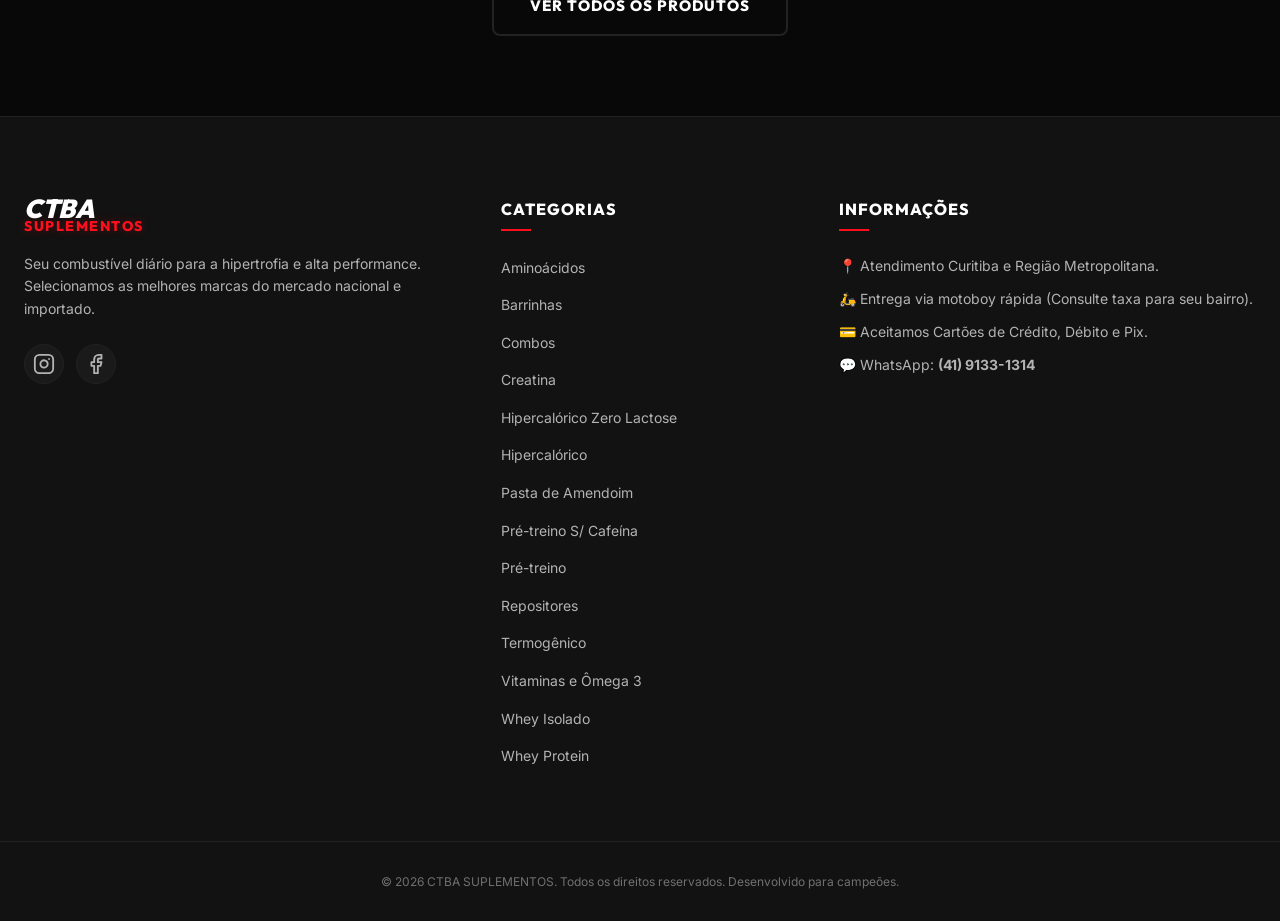
==== commit 1aefd7f7: "atualizacao catalogo" ====
--- a/index.html
+++ b/index.html
@@ -18,7 +18,6 @@
     <!-- Top Alert Bar -->
     <div class="top-bar">
         <span>⚡ ENTREGAS RÁPIDAS EM CURITIBA E REGIÃO METROPOLITANA</span>
-        <span class="desktop-only">| 🔥 5% DE DESCONTO NO PIX</span>
     </div>
 
     <!-- Header Section -->
